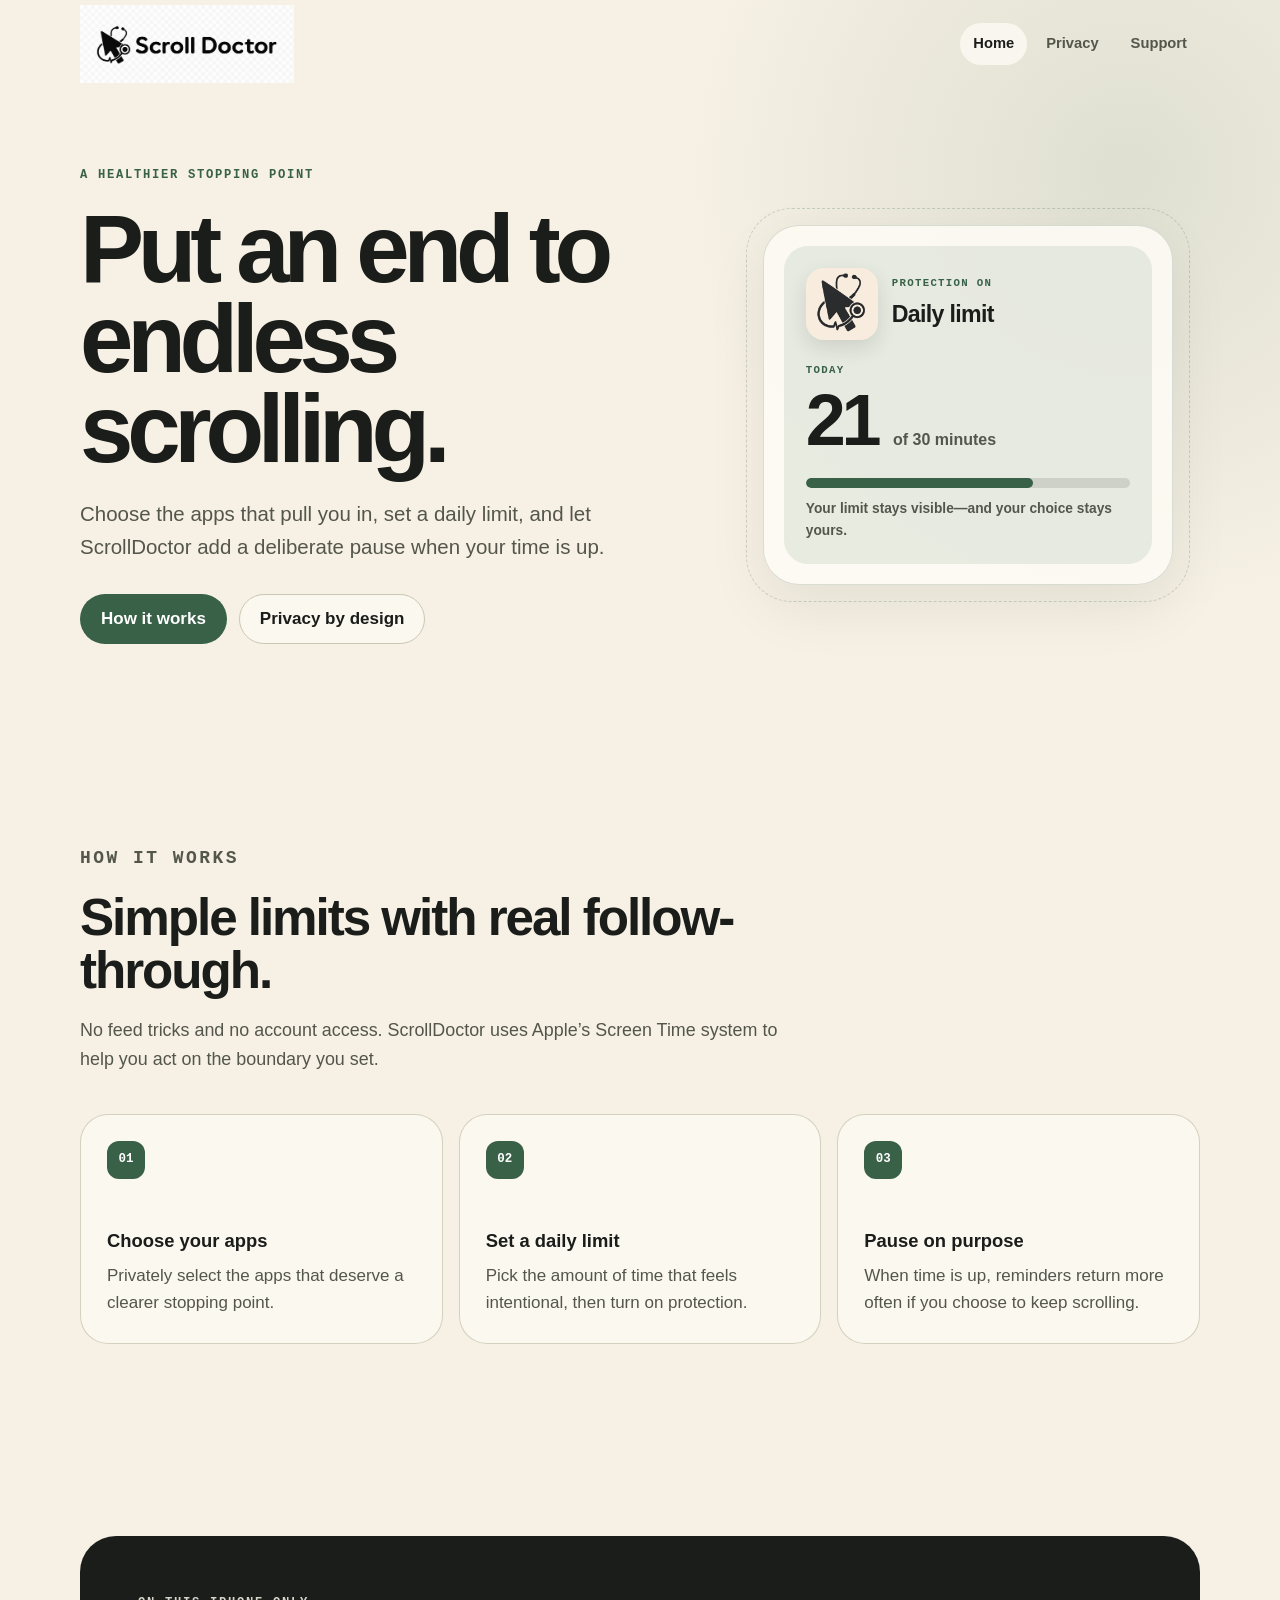
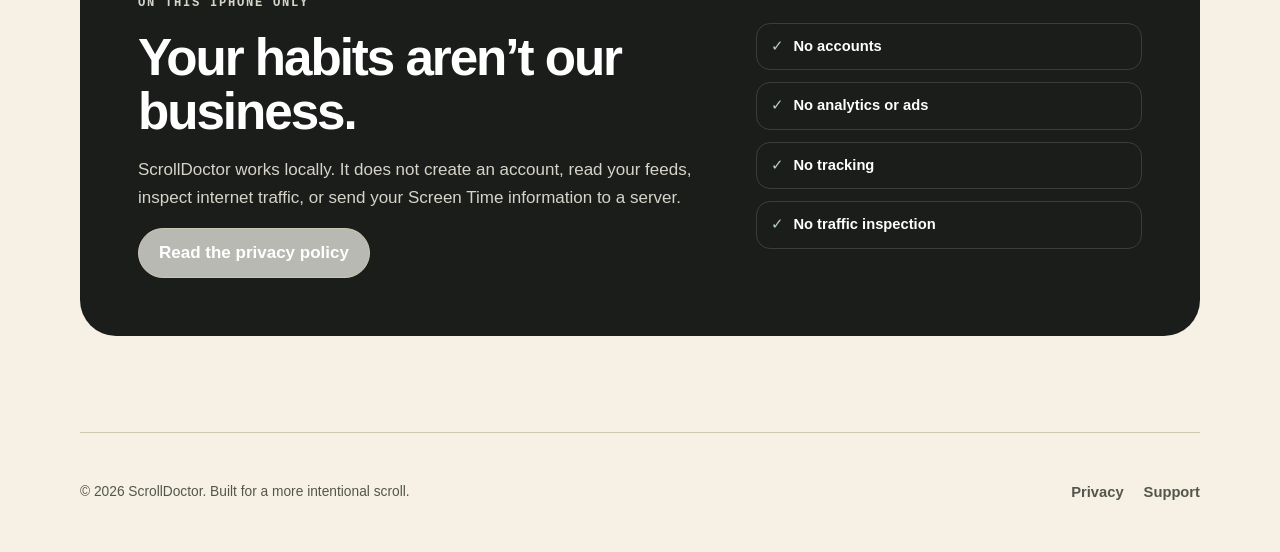
==== index.html @ 25e98827 "Launch ScrollDoctor public website" ====
<!doctype html>
<html lang="en">
  <head>
    <meta charset="utf-8">
    <meta name="viewport" content="width=device-width, initial-scale=1">
    <meta name="description" content="ScrollDoctor helps you set healthier boundaries with distracting apps using private, on-device Screen Time controls.">
    <meta name="theme-color" content="#f6f1e4">
    <meta property="og:type" content="website">
    <meta property="og:title" content="ScrollDoctor — Put an end to endless scrolling">
    <meta property="og:description" content="Set a limit. Keep the promise. ScrollDoctor adds private, on-device friction when scrolling goes too far.">
    <meta property="og:url" content="https://matthewgallo77.github.io/">
    <meta property="og:image" content="https://matthewgallo77.github.io/assets/og.png">
    <meta name="twitter:card" content="summary_large_image">
    <meta name="twitter:title" content="ScrollDoctor — Put an end to endless scrolling">
    <meta name="twitter:description" content="Private, on-device limits for the apps that pull you in.">
    <meta name="twitter:image" content="https://matthewgallo77.github.io/assets/og.png">
    <link rel="icon" href="/assets/app-icon.png">
    <link rel="apple-touch-icon" href="/assets/app-icon.png">
    <link rel="stylesheet" href="/assets/styles.css">
    <title>ScrollDoctor — Put an end to endless scrolling</title>
  </head>
  <body>
    <a class="skip-link" href="#main">Skip to content</a>
    <header class="site-header">
      <a class="brand" href="/" aria-label="ScrollDoctor home">
        <img src="/assets/wordmark.png" alt="ScrollDoctor" width="1040" height="390">
      </a>
      <nav class="site-nav" aria-label="Main navigation">
        <a href="/" aria-current="page">Home</a>
        <a href="/privacy/">Privacy</a>
        <a href="/support/">Support</a>
      </nav>
    </header>

    <main id="main" class="page-shell">
      <section class="hero">
        <div>
          <p class="eyebrow">A healthier stopping point</p>
          <h1>Put an end to endless scrolling.</h1>
          <p class="hero-copy">Choose the apps that pull you in, set a daily limit, and let ScrollDoctor add a deliberate pause when your time is up.</p>
          <div class="button-row">
            <a class="button button-primary" href="#how-it-works">How it works</a>
            <a class="button button-secondary" href="/privacy/">Privacy by design</a>
          </div>
        </div>

        <div class="product-card" aria-label="Example ScrollDoctor daily usage card">
          <div class="app-summary">
            <div class="app-row">
              <img class="app-icon" src="/assets/app-icon.png" alt="" width="1024" height="1024">
              <div>
                <p class="status-label">Protection on</p>
                <p class="app-name">Daily limit</p>
              </div>
            </div>
            <p class="status-label">Today</p>
            <p class="usage-number">21 <span>of 30 minutes</span></p>
            <div class="usage-track" aria-hidden="true"><span></span></div>
            <p class="usage-caption">Your limit stays visible—and your choice stays yours.</p>
          </div>
        </div>
      </section>

      <section id="how-it-works" class="section" aria-labelledby="how-title">
        <div class="section-heading">
          <p class="eyebrow">How it works</p>
          <h2 id="how-title">Simple limits with real follow-through.</h2>
          <p>No feed tricks and no account access. ScrollDoctor uses Apple’s Screen Time system to help you act on the boundary you set.</p>
        </div>
        <div class="feature-grid">
          <article class="feature-card">
            <span class="feature-number">01</span>
            <h3>Choose your apps</h3>
            <p>Privately select the apps that deserve a clearer stopping point.</p>
          </article>
          <article class="feature-card">
            <span class="feature-number">02</span>
            <h3>Set a daily limit</h3>
            <p>Pick the amount of time that feels intentional, then turn on protection.</p>
          </article>
          <article class="feature-card">
            <span class="feature-number">03</span>
            <h3>Pause on purpose</h3>
            <p>When time is up, reminders return more often if you choose to keep scrolling.</p>
          </article>
        </div>
      </section>

      <section class="section" aria-labelledby="privacy-title">
        <div class="privacy-banner">
          <div>
            <p class="eyebrow">On this iPhone only</p>
            <h2 id="privacy-title">Your habits aren’t our business.</h2>
            <p>ScrollDoctor works locally. It does not create an account, read your feeds, inspect internet traffic, or send your Screen Time information to a server.</p>
            <a class="button button-secondary" href="/privacy/">Read the privacy policy</a>
          </div>
          <ul class="privacy-list" aria-label="Privacy highlights">
            <li>No accounts</li>
            <li>No analytics or ads</li>
            <li>No tracking</li>
            <li>No traffic inspection</li>
          </ul>
        </div>
      </section>
    </main>

    <footer class="site-footer">
      <p>© 2026 ScrollDoctor. Built for a more intentional scroll.</p>
      <nav class="footer-nav" aria-label="Footer navigation">
        <a href="/privacy/">Privacy</a>
        <a href="/support/">Support</a>
      </nav>
    </footer>
  </body>
</html>
---- assets/styles.css ----
:root {
  --canvas: #f6f1e4;
  --surface: #fdfbf4;
  --ink: #1b1d1b;
  --secondary-ink: #54564c;
  --hairline: #ccc7b3;
  --moss: #386147;
  --moss-dark: #294a35;
  --moss-soft: #e3ebe2;
  --amber: #ba6e1f;
  --danger: #a13329;
  --page-width: 1120px;
  --reading-width: 760px;
  --radius-large: 28px;
  --radius-medium: 20px;
  --shadow: 0 22px 60px rgba(27, 29, 27, 0.08);
  color-scheme: light;
  font-family: ui-rounded, "SF Pro Rounded", "SF Pro Display", -apple-system,
    BlinkMacSystemFont, "Segoe UI", sans-serif;
  font-synthesis: none;
  text-rendering: optimizeLegibility;
}

* {
  box-sizing: border-box;
}

html {
  scroll-behavior: smooth;
}

body {
  min-width: 320px;
  margin: 0;
  color: var(--ink);
  background:
    radial-gradient(circle at 88% 8%, rgba(56, 97, 71, 0.12), transparent 28rem),
    var(--canvas);
  font-size: 17px;
  line-height: 1.6;
}

a {
  color: inherit;
}

img {
  display: block;
  max-width: 100%;
}

.skip-link {
  position: fixed;
  top: 12px;
  left: 12px;
  z-index: 100;
  padding: 10px 14px;
  border-radius: 10px;
  color: white;
  background: var(--ink);
  transform: translateY(-150%);
}

.skip-link:focus {
  transform: translateY(0);
}

.site-header,
.page-shell,
.site-footer {
  width: min(calc(100% - 40px), var(--page-width));
  margin-inline: auto;
}

.site-header {
  display: flex;
  align-items: center;
  justify-content: space-between;
  gap: 24px;
  min-height: 88px;
}

.brand {
  display: inline-flex;
  align-items: center;
  flex: 0 0 auto;
}

.brand img {
  width: 214px;
  height: auto;
}

.site-nav {
  display: flex;
  align-items: center;
  gap: 6px;
}

.site-nav a,
.footer-nav a {
  color: var(--secondary-ink);
  font-size: 0.92rem;
  font-weight: 700;
  text-decoration: none;
}

.site-nav a {
  padding: 9px 13px;
  border-radius: 999px;
}

.site-nav a:hover,
.site-nav a:focus-visible,
.site-nav a[aria-current="page"] {
  color: var(--ink);
  background: rgba(253, 251, 244, 0.8);
  outline: none;
}

.hero {
  display: grid;
  grid-template-columns: minmax(0, 1.1fr) minmax(300px, 0.9fr);
  align-items: center;
  gap: clamp(40px, 7vw, 88px);
  min-height: 660px;
  padding: 70px 0 96px;
}

.eyebrow {
  margin: 0 0 18px;
  color: var(--moss);
  font-family: ui-monospace, "SFMono-Regular", Menlo, monospace;
  font-size: 0.76rem;
  font-weight: 800;
  letter-spacing: 0.14em;
  text-transform: uppercase;
}

h1,
h2,
h3,
p {
  margin-top: 0;
}

h1 {
  max-width: 780px;
  margin-bottom: 24px;
  font-size: clamp(3rem, 7.5vw, 6.6rem);
  font-weight: 780;
  letter-spacing: -0.065em;
  line-height: 0.94;
}

h2 {
  margin-bottom: 18px;
  font-size: clamp(2rem, 4vw, 3.5rem);
  letter-spacing: -0.04em;
  line-height: 1.05;
}

h3 {
  margin-bottom: 10px;
  font-size: 1.15rem;
  line-height: 1.25;
}

.hero-copy {
  max-width: 650px;
  margin-bottom: 30px;
  color: var(--secondary-ink);
  font-size: clamp(1.08rem, 2vw, 1.28rem);
}

.button-row {
  display: flex;
  flex-wrap: wrap;
  gap: 12px;
}

.button {
  display: inline-flex;
  align-items: center;
  justify-content: center;
  min-height: 50px;
  padding: 12px 20px;
  border: 1px solid transparent;
  border-radius: 999px;
  font-weight: 800;
  line-height: 1;
  text-decoration: none;
  transition: transform 160ms ease, background-color 160ms ease;
}

.button:hover {
  transform: translateY(-2px);
}

.button:focus-visible,
a:focus-visible {
  outline: 3px solid var(--amber);
  outline-offset: 3px;
}

.button-primary {
  color: white;
  background: var(--moss);
}

.button-primary:hover {
  background: var(--moss-dark);
}

.button-secondary {
  border-color: var(--hairline);
  background: rgba(253, 251, 244, 0.7);
}

.product-card {
  position: relative;
  max-width: 410px;
  margin-inline: auto;
  padding: 20px;
  border: 1px solid rgba(56, 97, 71, 0.18);
  border-radius: 36px;
  background: rgba(253, 251, 244, 0.88);
  box-shadow: var(--shadow);
}

.product-card::before {
  position: absolute;
  inset: -18px;
  z-index: -1;
  border: 1px dashed rgba(56, 97, 71, 0.22);
  border-radius: 46px;
  content: "";
}

.app-summary {
  padding: 22px;
  border-radius: 24px;
  background: rgba(56, 97, 71, 0.1);
}

.app-row {
  display: flex;
  align-items: center;
  gap: 14px;
  margin-bottom: 22px;
}

.app-icon {
  width: 72px;
  height: 72px;
  border-radius: 18px;
  box-shadow: 0 8px 20px rgba(27, 29, 27, 0.12);
}

.app-name {
  margin: 0;
  font-size: 1.45rem;
  font-weight: 800;
  letter-spacing: -0.03em;
}

.status-label {
  margin: 0 0 4px;
  color: var(--moss);
  font-family: ui-monospace, "SFMono-Regular", Menlo, monospace;
  font-size: 0.67rem;
  font-weight: 800;
  letter-spacing: 0.12em;
  text-transform: uppercase;
}

.usage-number {
  margin: 0;
  font-size: clamp(2.8rem, 6vw, 4.5rem);
  font-weight: 800;
  letter-spacing: -0.06em;
  line-height: 1;
}

.usage-number span {
  color: var(--secondary-ink);
  font-size: 1rem;
  letter-spacing: 0;
}

.usage-track {
  height: 10px;
  margin: 22px 0 10px;
  overflow: hidden;
  border-radius: 999px;
  background: rgba(27, 29, 27, 0.12);
}

.usage-track span {
  display: block;
  width: 70%;
  height: 100%;
  border-radius: inherit;
  background: var(--moss);
}

.usage-caption {
  margin: 0;
  color: var(--secondary-ink);
  font-size: 0.86rem;
  font-weight: 650;
}

.section {
  padding: 96px 0;
}

.section-heading {
  max-width: 720px;
  margin-bottom: 40px;
}

.section-heading p,
.lead {
  color: var(--secondary-ink);
  font-size: 1.12rem;
}

.feature-grid {
  display: grid;
  grid-template-columns: repeat(3, 1fr);
  gap: 16px;
}

.feature-card {
  min-height: 230px;
  padding: 26px;
  border: 1px solid rgba(204, 199, 179, 0.8);
  border-radius: var(--radius-large);
  background: rgba(253, 251, 244, 0.72);
}

.feature-number {
  display: grid;
  place-items: center;
  width: 38px;
  height: 38px;
  margin-bottom: 50px;
  border-radius: 12px;
  color: white;
  background: var(--moss);
  font-family: ui-monospace, "SFMono-Regular", Menlo, monospace;
  font-size: 0.78rem;
  font-weight: 800;
}

.feature-card p {
  margin-bottom: 0;
  color: var(--secondary-ink);
}

.privacy-banner {
  display: grid;
  grid-template-columns: minmax(0, 1.2fr) minmax(260px, 0.8fr);
  gap: 40px;
  padding: clamp(28px, 5vw, 58px);
  border-radius: 36px;
  color: white;
  background: var(--ink);
}

.privacy-banner p {
  max-width: 650px;
  color: #d6d4c9;
}

.privacy-list {
  display: grid;
  align-content: center;
  gap: 12px;
  margin: 0;
  padding: 0;
  list-style: none;
}

.privacy-list li {
  padding: 11px 14px;
  border: 1px solid rgba(255, 255, 255, 0.14);
  border-radius: 14px;
  font-size: 0.92rem;
  font-weight: 750;
}

.privacy-list li::before {
  margin-right: 9px;
  color: #b8d0bc;
  content: "✓";
}

.page-hero {
  max-width: var(--reading-width);
  padding: 86px 0 44px;
}

.page-hero h1 {
  font-size: clamp(2.8rem, 7vw, 5.8rem);
}

.content-card {
  max-width: var(--reading-width);
  margin-bottom: 80px;
  padding: clamp(26px, 5vw, 52px);
  border: 1px solid rgba(204, 199, 179, 0.78);
  border-radius: var(--radius-large);
  background: rgba(253, 251, 244, 0.82);
}

.content-card section + section {
  margin-top: 40px;
  padding-top: 40px;
  border-top: 1px solid var(--hairline);
}

.content-card h2 {
  font-size: clamp(1.55rem, 4vw, 2.2rem);
  letter-spacing: -0.025em;
}

.content-card h3 {
  margin-top: 28px;
}

.content-card p,
.content-card li {
  color: var(--secondary-ink);
}

.content-card li + li {
  margin-top: 8px;
}

.meta-line {
  color: var(--secondary-ink);
  font-family: ui-monospace, "SFMono-Regular", Menlo, monospace;
  font-size: 0.78rem;
  font-weight: 700;
  letter-spacing: 0.06em;
  text-transform: uppercase;
}

.notice {
  padding: 18px 20px;
  border-left: 4px solid var(--moss);
  border-radius: 0 14px 14px 0;
  background: var(--moss-soft);
}

.notice p:last-child {
  margin-bottom: 0;
}

.faq-list {
  display: grid;
  gap: 12px;
  margin: 34px 0;
}

details {
  border: 1px solid var(--hairline);
  border-radius: 16px;
  background: var(--surface);
}

summary {
  padding: 17px 20px;
  cursor: pointer;
  font-weight: 800;
}

details p {
  padding: 0 20px 18px;
  margin: 0;
}

.support-cta {
  margin-top: 36px;
  padding: 26px;
  border-radius: 22px;
  background: rgba(56, 97, 71, 0.1);
}

.support-cta p {
  margin-bottom: 18px;
}

.site-footer {
  display: flex;
  align-items: center;
  justify-content: space-between;
  gap: 24px;
  min-height: 120px;
  border-top: 1px solid var(--hairline);
  color: var(--secondary-ink);
  font-size: 0.86rem;
}

.site-footer p {
  margin: 0;
}

.footer-nav {
  display: flex;
  gap: 20px;
}

@media (max-width: 820px) {
  .hero,
  .privacy-banner {
    grid-template-columns: 1fr;
  }

  .hero {
    padding-top: 46px;
  }

  .product-card {
    width: min(100%, 430px);
  }

  .feature-grid {
    grid-template-columns: 1fr;
  }

  .feature-card {
    min-height: 0;
  }

  .feature-number {
    margin-bottom: 30px;
  }
}

@media (max-width: 620px) {
  body {
    font-size: 16px;
  }

  .site-header,
  .page-shell,
  .site-footer {
    width: min(calc(100% - 28px), var(--page-width));
  }

  .site-header {
    min-height: 76px;
  }

  .brand img {
    width: 168px;
  }

  .site-nav a {
    padding: 8px 9px;
    font-size: 0.82rem;
  }

  .site-nav a:first-child {
    display: none;
  }

  .hero {
    min-height: auto;
    padding-bottom: 72px;
  }

  h1 {
    letter-spacing: -0.055em;
  }

  .section {
    padding: 72px 0;
  }

  .page-hero {
    padding-top: 56px;
  }

  .site-footer {
    align-items: flex-start;
    flex-direction: column;
    justify-content: center;
    padding: 30px 0;
  }
}

@media (prefers-reduced-motion: reduce) {
  html {
    scroll-behavior: auto;
  }

  *,
  *::before,
  *::after {
    scroll-behavior: auto !important;
    transition-duration: 0.01ms !important;
  }
}
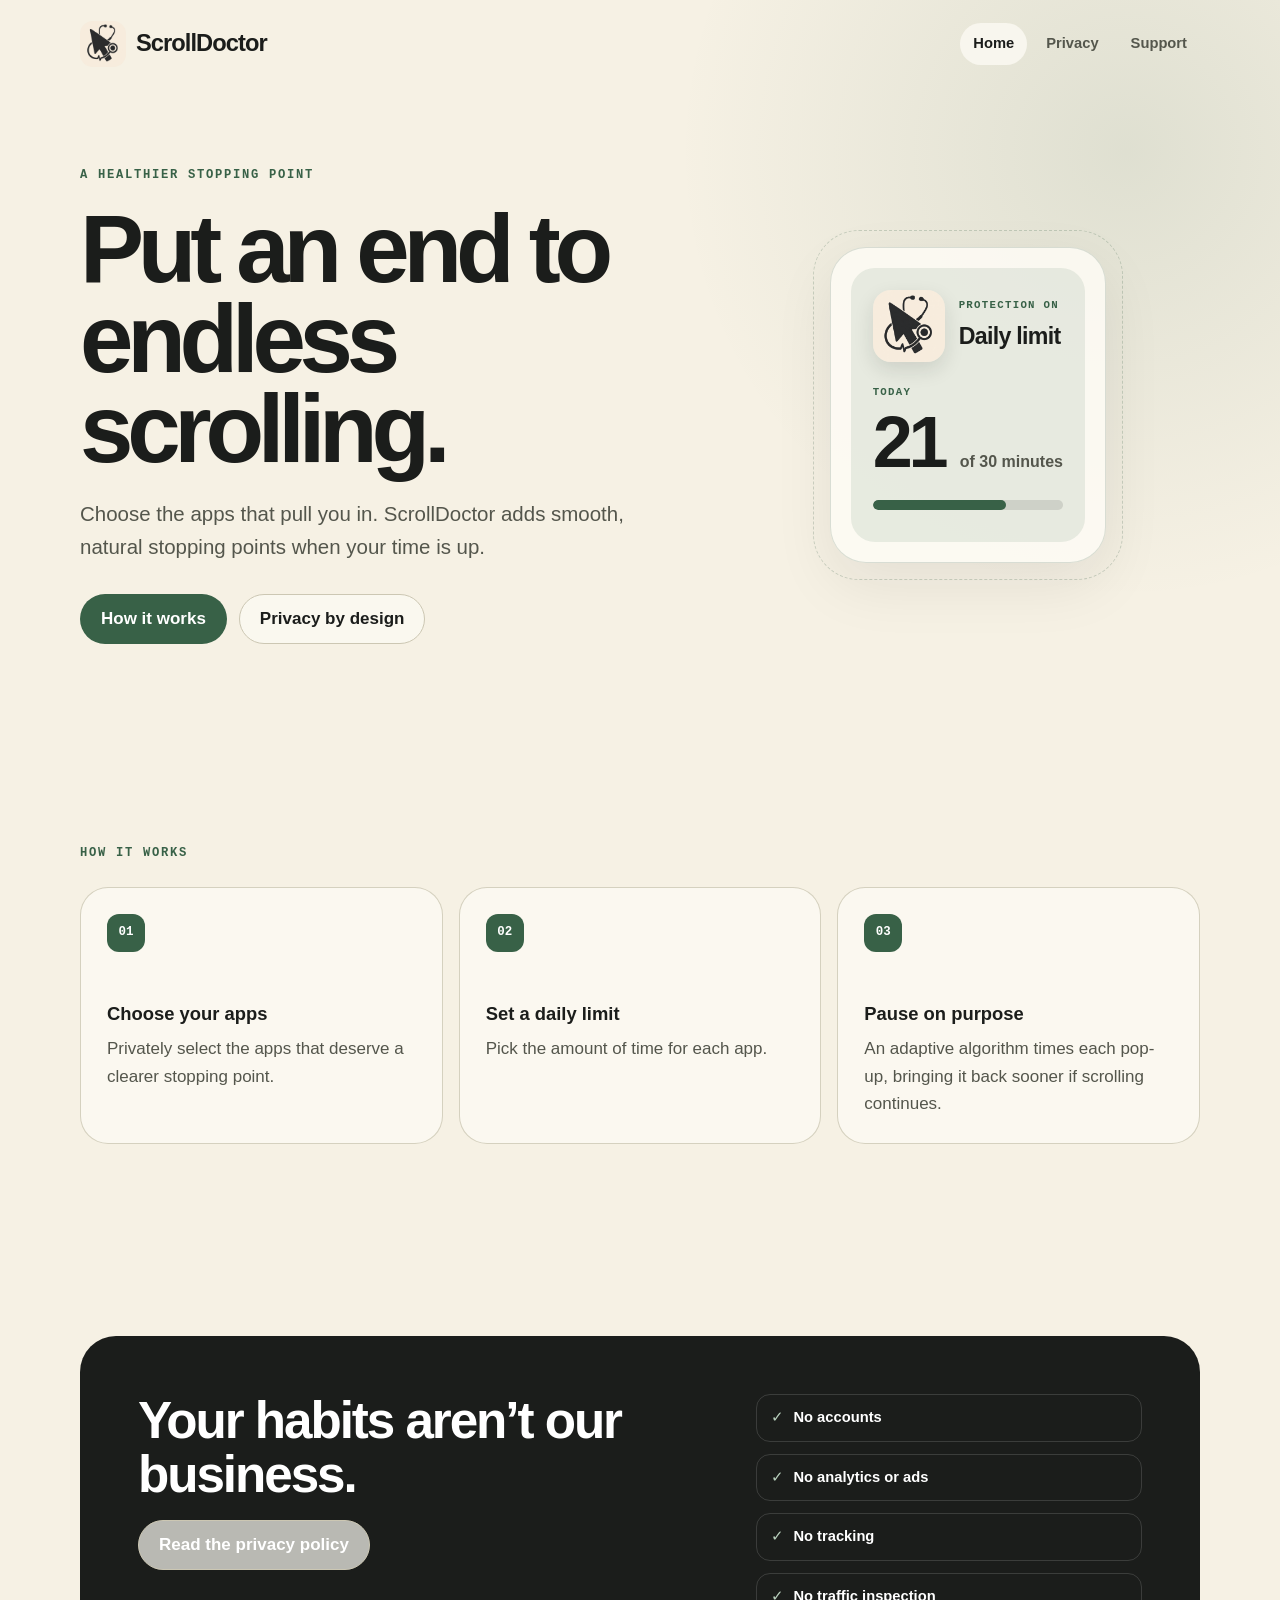
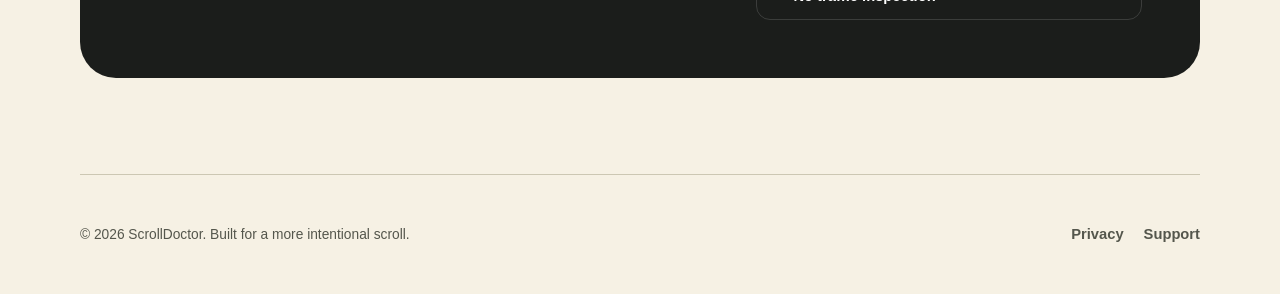
==== commit c18a9b23: "Refine homepage logo and product copy" ====
--- a/index.html
+++ b/index.html
@@ -23,7 +23,8 @@
     <a class="skip-link" href="#main">Skip to content</a>
     <header class="site-header">
       <a class="brand" href="/" aria-label="ScrollDoctor home">
-        <img src="/assets/wordmark.png" alt="ScrollDoctor" width="1040" height="390">
+        <img src="/assets/app-icon.png" alt="" width="1024" height="1024">
+        <span>ScrollDoctor</span>
       </a>
       <nav class="site-nav" aria-label="Main navigation">
         <a href="/" aria-current="page">Home</a>
@@ -37,7 +38,7 @@
         <div>
           <p class="eyebrow">A healthier stopping point</p>
           <h1>Put an end to endless scrolling.</h1>
-          <p class="hero-copy">Choose the apps that pull you in, set a daily limit, and let ScrollDoctor add a deliberate pause when your time is up.</p>
+          <p class="hero-copy">Choose the apps that pull you in. ScrollDoctor adds smooth, natural stopping points when your time is up.</p>
           <div class="button-row">
             <a class="button button-primary" href="#how-it-works">How it works</a>
             <a class="button button-secondary" href="/privacy/">Privacy by design</a>
@@ -56,17 +57,12 @@
             <p class="status-label">Today</p>
             <p class="usage-number">21 <span>of 30 minutes</span></p>
             <div class="usage-track" aria-hidden="true"><span></span></div>
-            <p class="usage-caption">Your limit stays visible—and your choice stays yours.</p>
           </div>
         </div>
       </section>
 
-      <section id="how-it-works" class="section" aria-labelledby="how-title">
-        <div class="section-heading">
-          <p class="eyebrow">How it works</p>
-          <h2 id="how-title">Simple limits with real follow-through.</h2>
-          <p>No feed tricks and no account access. ScrollDoctor uses Apple’s Screen Time system to help you act on the boundary you set.</p>
-        </div>
+      <section id="how-it-works" class="section steps-section" aria-label="How it works">
+        <p class="eyebrow">How it works</p>
         <div class="feature-grid">
           <article class="feature-card">
             <span class="feature-number">01</span>
@@ -76,12 +72,12 @@
           <article class="feature-card">
             <span class="feature-number">02</span>
             <h3>Set a daily limit</h3>
-            <p>Pick the amount of time that feels intentional, then turn on protection.</p>
+            <p>Pick the amount of time for each app.</p>
           </article>
           <article class="feature-card">
             <span class="feature-number">03</span>
             <h3>Pause on purpose</h3>
-            <p>When time is up, reminders return more often if you choose to keep scrolling.</p>
+            <p>An adaptive algorithm times each pop-up, bringing it back sooner if scrolling continues.</p>
           </article>
         </div>
       </section>
@@ -89,9 +85,7 @@
       <section class="section" aria-labelledby="privacy-title">
         <div class="privacy-banner">
           <div>
-            <p class="eyebrow">On this iPhone only</p>
             <h2 id="privacy-title">Your habits aren’t our business.</h2>
-            <p>ScrollDoctor works locally. It does not create an account, read your feeds, inspect internet traffic, or send your Screen Time information to a server.</p>
             <a class="button button-secondary" href="/privacy/">Read the privacy policy</a>
           </div>
           <ul class="privacy-list" aria-label="Privacy highlights">
@@ -113,4 +107,3 @@
     </footer>
   </body>
 </html>
-
--- a/assets/styles.css
+++ b/assets/styles.css
@@ -83,12 +83,23 @@
 .brand {
   display: inline-flex;
   align-items: center;
+  gap: 10px;
   flex: 0 0 auto;
+  color: var(--ink);
+  text-decoration: none;
 }
 
 .brand img {
-  width: 214px;
-  height: auto;
+  width: 46px;
+  height: 46px;
+  border-radius: 13px;
+}
+
+.brand span {
+  font-size: 1.48rem;
+  font-weight: 800;
+  letter-spacing: -0.04em;
+  line-height: 1;
 }
 
 .site-nav {
@@ -304,23 +315,14 @@
   background: var(--moss);
 }
 
-.usage-caption {
-  margin: 0;
-  color: var(--secondary-ink);
-  font-size: 0.86rem;
-  font-weight: 650;
-}
-
 .section {
   padding: 96px 0;
 }
 
-.section-heading {
-  max-width: 720px;
-  margin-bottom: 40px;
-}
-
-.section-heading p,
+.steps-section > .eyebrow {
+  margin-bottom: 24px;
+}
+
 .lead {
   color: var(--secondary-ink);
   font-size: 1.12rem;
@@ -556,7 +558,13 @@
   }
 
   .brand img {
-    width: 168px;
+    width: 40px;
+    height: 40px;
+    border-radius: 11px;
+  }
+
+  .brand span {
+    font-size: 1.22rem;
   }
 
   .site-nav a {
@@ -605,4 +613,3 @@
     transition-duration: 0.01ms !important;
   }
 }
-
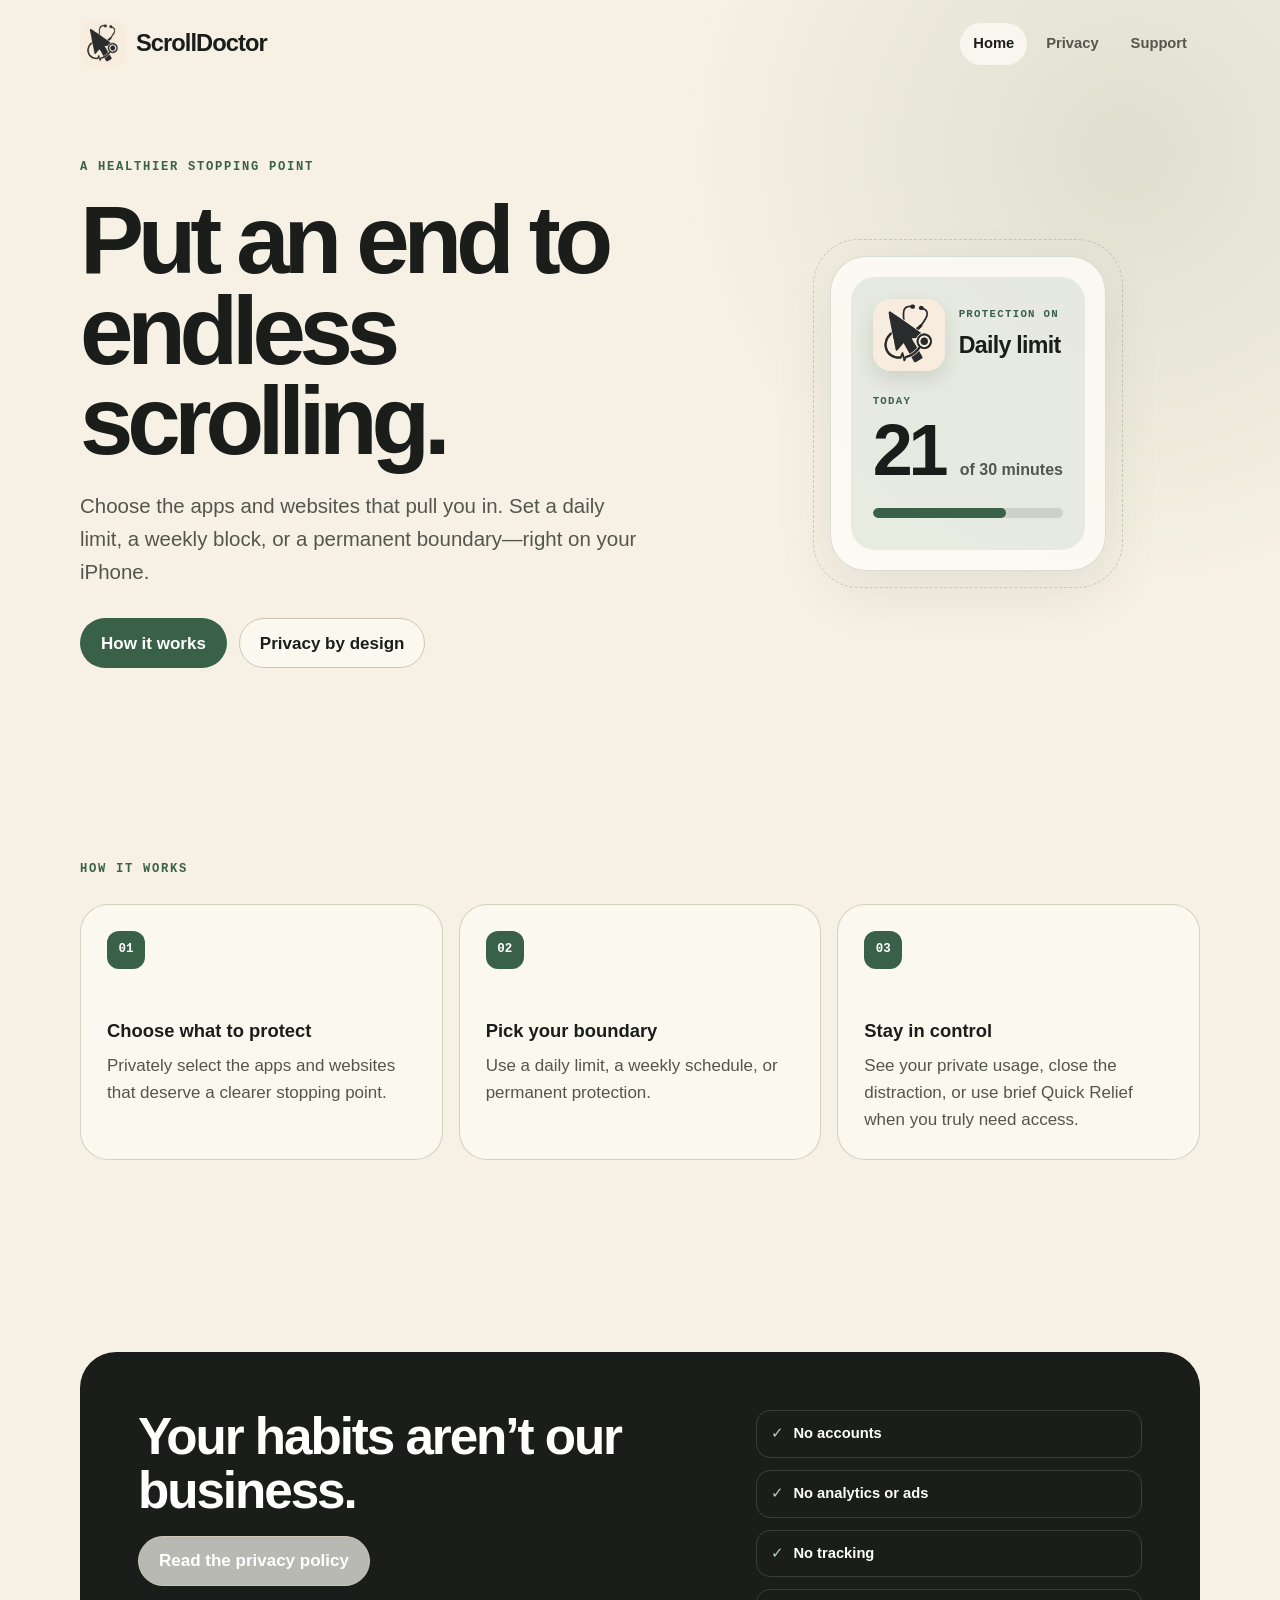
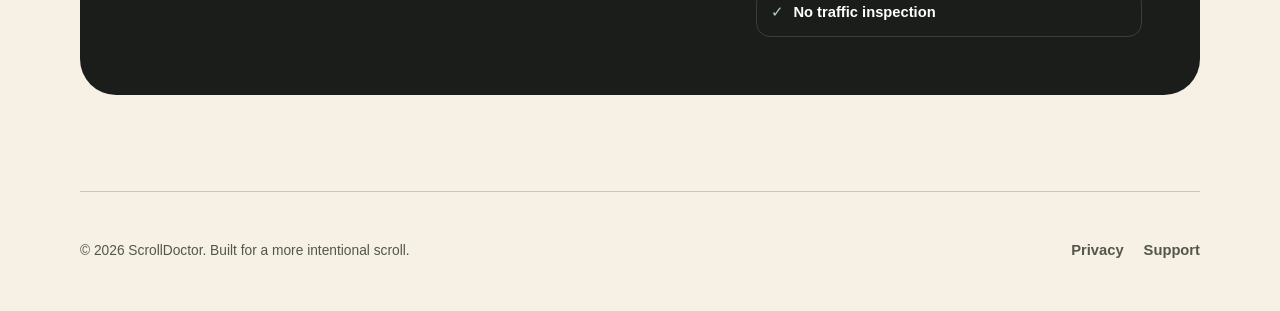
==== commit bdd86bf8: "Refresh website for expanded protections" ====
--- a/index.html
+++ b/index.html
@@ -3,16 +3,16 @@
   <head>
     <meta charset="utf-8">
     <meta name="viewport" content="width=device-width, initial-scale=1">
-    <meta name="description" content="ScrollDoctor helps you set healthier boundaries with distracting apps using private, on-device Screen Time controls.">
+    <meta name="description" content="ScrollDoctor helps you set private, on-device limits and schedules for distracting apps and websites.">
     <meta name="theme-color" content="#f6f1e4">
     <meta property="og:type" content="website">
     <meta property="og:title" content="ScrollDoctor — Put an end to endless scrolling">
-    <meta property="og:description" content="Set a limit. Keep the promise. ScrollDoctor adds private, on-device friction when scrolling goes too far.">
+    <meta property="og:description" content="Set daily limits, weekly blocks, or permanent boundaries for distracting apps and websites.">
     <meta property="og:url" content="https://matthewgallo77.github.io/">
     <meta property="og:image" content="https://matthewgallo77.github.io/assets/og.png">
     <meta name="twitter:card" content="summary_large_image">
     <meta name="twitter:title" content="ScrollDoctor — Put an end to endless scrolling">
-    <meta name="twitter:description" content="Private, on-device limits for the apps that pull you in.">
+    <meta name="twitter:description" content="Private, on-device boundaries for the apps and websites that pull you in.">
     <meta name="twitter:image" content="https://matthewgallo77.github.io/assets/og.png">
     <link rel="icon" href="/assets/app-icon.png">
     <link rel="apple-touch-icon" href="/assets/app-icon.png">
@@ -38,7 +38,7 @@
         <div>
           <p class="eyebrow">A healthier stopping point</p>
           <h1>Put an end to endless scrolling.</h1>
-          <p class="hero-copy">Choose the apps that pull you in. ScrollDoctor adds smooth, natural stopping points when your time is up.</p>
+          <p class="hero-copy">Choose the apps and websites that pull you in. Set a daily limit, a weekly block, or a permanent boundary—right on your iPhone.</p>
           <div class="button-row">
             <a class="button button-primary" href="#how-it-works">How it works</a>
             <a class="button button-secondary" href="/privacy/">Privacy by design</a>
@@ -66,18 +66,18 @@
         <div class="feature-grid">
           <article class="feature-card">
             <span class="feature-number">01</span>
-            <h3>Choose your apps</h3>
-            <p>Privately select the apps that deserve a clearer stopping point.</p>
+            <h3>Choose what to protect</h3>
+            <p>Privately select the apps and websites that deserve a clearer stopping point.</p>
           </article>
           <article class="feature-card">
             <span class="feature-number">02</span>
-            <h3>Set a daily limit</h3>
-            <p>Pick the amount of time for each app.</p>
+            <h3>Pick your boundary</h3>
+            <p>Use a daily limit, a weekly schedule, or permanent protection.</p>
           </article>
           <article class="feature-card">
             <span class="feature-number">03</span>
-            <h3>Pause on purpose</h3>
-            <p>An adaptive algorithm times each pop-up, bringing it back sooner if scrolling continues.</p>
+            <h3>Stay in control</h3>
+            <p>See your private usage, close the distraction, or use brief Quick Relief when you truly need access.</p>
           </article>
         </div>
       </section>
--- a/assets/styles.css
+++ b/assets/styles.css
@@ -450,17 +450,6 @@
   text-transform: uppercase;
 }
 
-.notice {
-  padding: 18px 20px;
-  border-left: 4px solid var(--moss);
-  border-radius: 0 14px 14px 0;
-  background: var(--moss-soft);
-}
-
-.notice p:last-child {
-  margin-bottom: 0;
-}
-
 .faq-list {
   display: grid;
   gap: 12px;
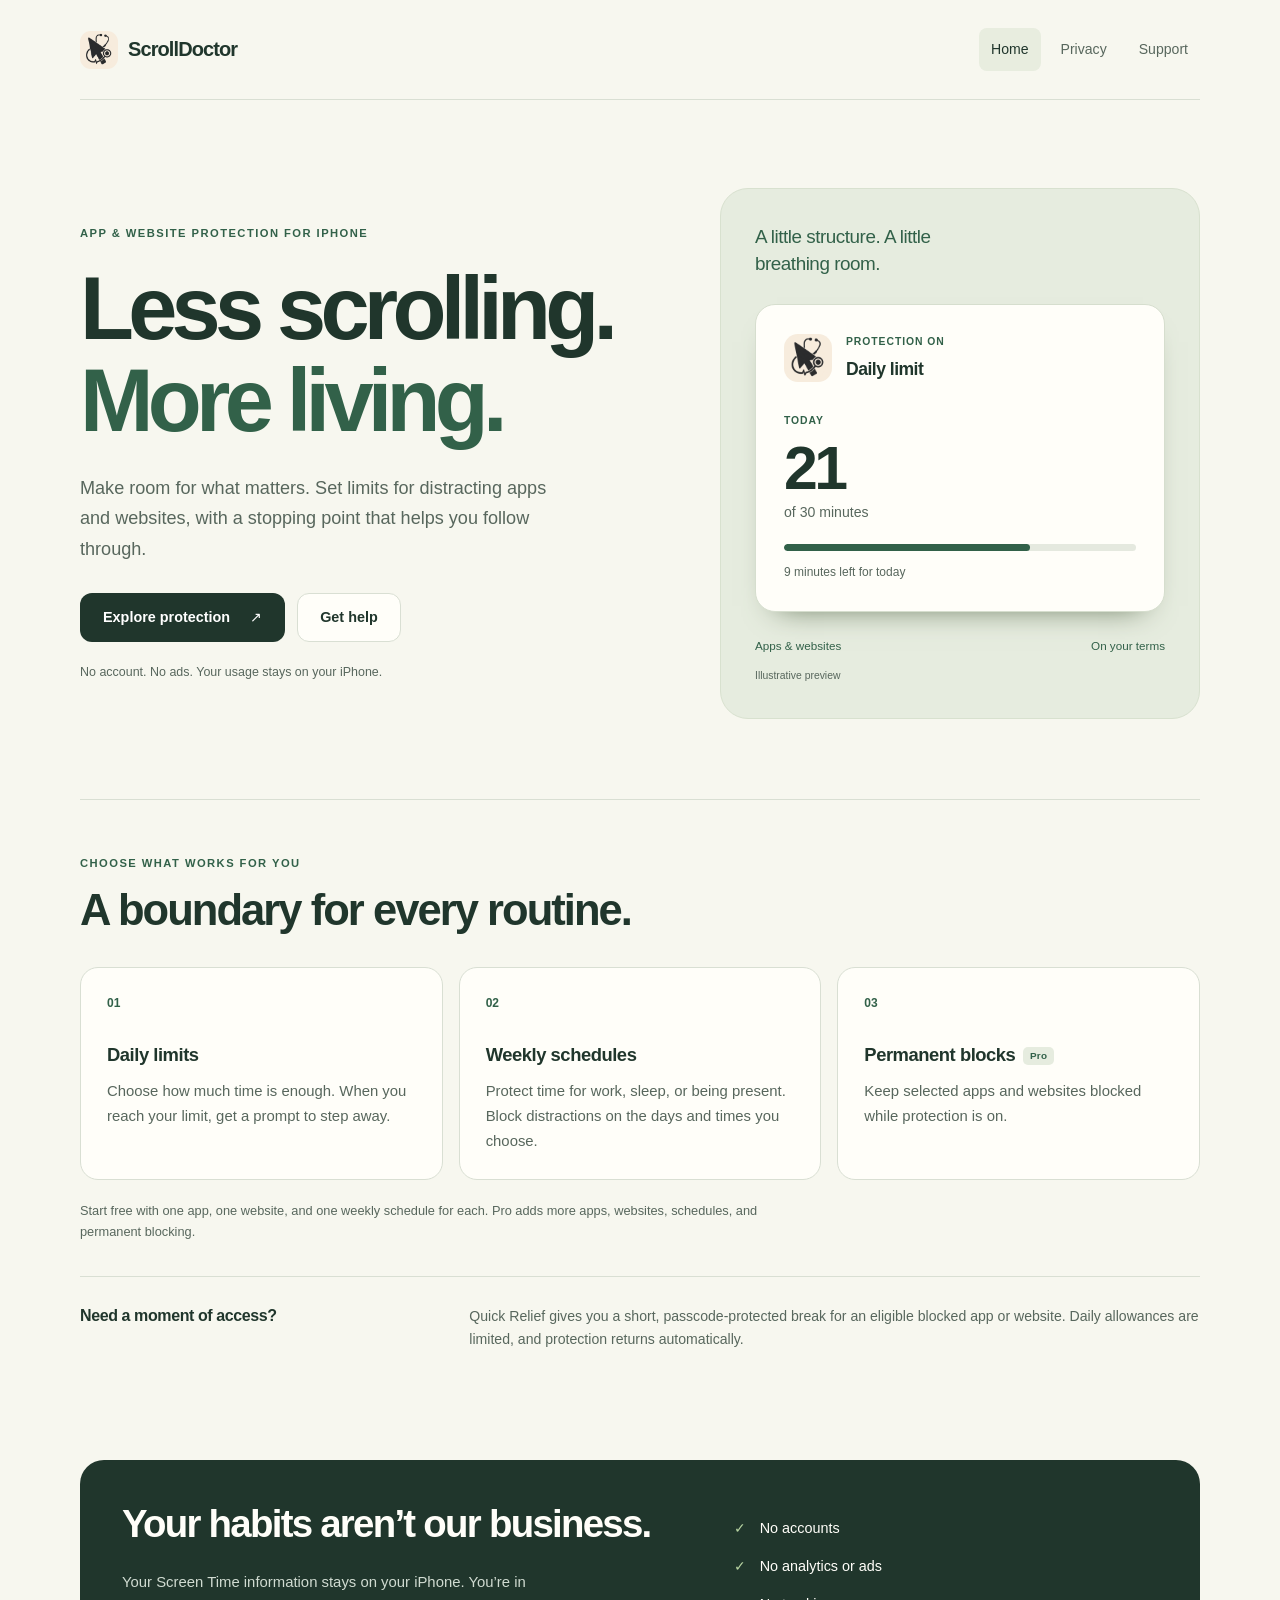
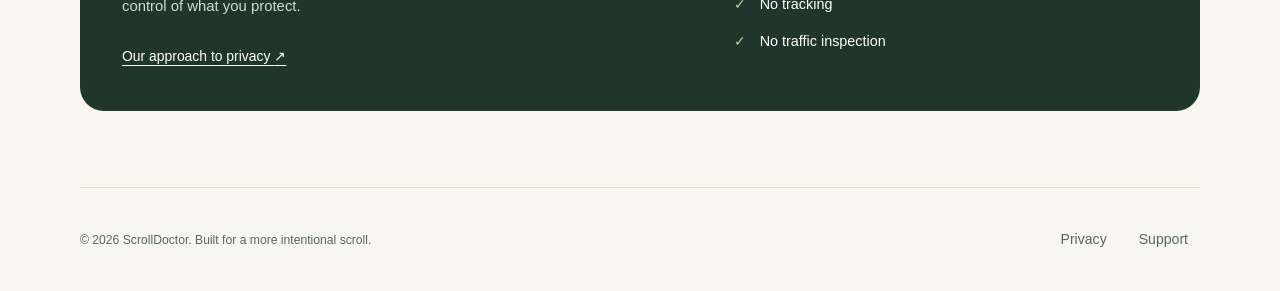
==== commit 0173adcb: "Refine ScrollDoctor design and simplify protection overview" ====
--- a/index.html
+++ b/index.html
@@ -1,4 +1,4 @@
-<!doctype html>
+<!DOCTYPE html>
 <html lang="en">
   <head>
     <meta charset="utf-8">
@@ -6,18 +6,18 @@
     <meta name="description" content="ScrollDoctor helps you set private, on-device limits and schedules for distracting apps and websites.">
     <meta name="theme-color" content="#f6f1e4">
     <meta property="og:type" content="website">
-    <meta property="og:title" content="ScrollDoctor — Put an end to endless scrolling">
+    <meta property="og:title" content="ScrollDoctor — Less scrolling. More living.">
     <meta property="og:description" content="Set daily limits, weekly blocks, or permanent boundaries for distracting apps and websites.">
     <meta property="og:url" content="https://matthewgallo77.github.io/">
     <meta property="og:image" content="https://matthewgallo77.github.io/assets/og.png">
     <meta name="twitter:card" content="summary_large_image">
-    <meta name="twitter:title" content="ScrollDoctor — Put an end to endless scrolling">
+    <meta name="twitter:title" content="ScrollDoctor — Less scrolling. More living.">
     <meta name="twitter:description" content="Private, on-device boundaries for the apps and websites that pull you in.">
     <meta name="twitter:image" content="https://matthewgallo77.github.io/assets/og.png">
     <link rel="icon" href="/assets/app-icon.png">
     <link rel="apple-touch-icon" href="/assets/app-icon.png">
     <link rel="stylesheet" href="/assets/styles.css">
-    <title>ScrollDoctor — Put an end to endless scrolling</title>
+    <title>ScrollDoctor — Less scrolling. More living.</title>
   </head>
   <body>
     <a class="skip-link" href="#main">Skip to content</a>
@@ -36,16 +36,18 @@
     <main id="main" class="page-shell">
       <section class="hero">
         <div>
-          <p class="eyebrow">A healthier stopping point</p>
-          <h1>Put an end to endless scrolling.</h1>
-          <p class="hero-copy">Choose the apps and websites that pull you in. Set a daily limit, a weekly block, or a permanent boundary—right on your iPhone.</p>
+          <p class="eyebrow">App &amp; website protection for iPhone</p>
+          <h1>Less scrolling.<br><span>More living.</span></h1>
+          <p class="hero-copy">Make room for what matters. Set limits for distracting apps and websites, with a stopping point that helps you follow through.</p>
           <div class="button-row">
-            <a class="button button-primary" href="#how-it-works">How it works</a>
-            <a class="button button-secondary" href="/privacy/">Privacy by design</a>
+            <a class="button button-primary" href="#how-it-works">Explore protection <span aria-hidden="true">↗</span></a>
+            <a class="button button-secondary" href="/support/">Get help</a>
           </div>
+          <p class="hero-note">No account. No ads. Your usage stays on your iPhone.</p>
         </div>
 
-        <div class="product-card" aria-label="Example ScrollDoctor daily usage card">
+        <div class="product-card" role="img" aria-label="Illustrative daily limit: protection on, 21 of 30 minutes used, 9 minutes remaining.">
+          <p class="preview-label">A little structure. A little breathing room.</p>
           <div class="app-summary">
             <div class="app-row">
               <img class="app-icon" src="/assets/app-icon.png" alt="" width="1024" height="1024">
@@ -57,38 +59,45 @@
             <p class="status-label">Today</p>
             <p class="usage-number">21 <span>of 30 minutes</span></p>
             <div class="usage-track" aria-hidden="true"><span></span></div>
+            <p class="remaining-time">9 minutes left for today</p>
           </div>
+          <div class="preview-footer"><span>Apps &amp; websites</span><span>On your terms</span></div>
+          <p class="example-label">Illustrative preview</p>
         </div>
       </section>
 
       <section id="how-it-works" class="section steps-section" aria-label="How it works">
-        <p class="eyebrow">How it works</p>
+        <p class="eyebrow">Choose what works for you</p>
+        <h2>A boundary for every routine.</h2>
         <div class="feature-grid">
           <article class="feature-card">
             <span class="feature-number">01</span>
-            <h3>Choose what to protect</h3>
-            <p>Privately select the apps and websites that deserve a clearer stopping point.</p>
+            <h3>Daily limits</h3>
+            <p>Choose how much time is enough. When you reach your limit, get a prompt to step away.</p>
           </article>
           <article class="feature-card">
             <span class="feature-number">02</span>
-            <h3>Pick your boundary</h3>
-            <p>Use a daily limit, a weekly schedule, or permanent protection.</p>
+            <h3>Weekly schedules</h3>
+            <p>Protect time for work, sleep, or being present. Block distractions on the days and times you choose.</p>
           </article>
           <article class="feature-card">
             <span class="feature-number">03</span>
-            <h3>Stay in control</h3>
-            <p>See your private usage, close the distraction, or use brief Quick Relief when you truly need access.</p>
+            <h3>Permanent blocks <span class="pro-label">Pro</span></h3>
+            <p>Keep selected apps and websites blocked while protection is on.</p>
           </article>
         </div>
+        <p class="plan-note">Start free with one app, one website, and one weekly schedule for each. Pro adds more apps, websites, schedules, and permanent blocking.</p>
+        <div class="relief-note"><h3>Need a moment of access?</h3><p>Quick Relief gives you a short, passcode-protected break for an eligible blocked app or website. Daily allowances are limited, and protection returns automatically.</p></div>
       </section>
 
       <section class="section" aria-labelledby="privacy-title">
         <div class="privacy-banner">
           <div>
             <h2 id="privacy-title">Your habits aren’t our business.</h2>
-            <a class="button button-secondary" href="/privacy/">Read the privacy policy</a>
+            <p>Your Screen Time information stays on your iPhone. You’re in control of what you protect.</p>
+            <a class="privacy-link" href="/privacy/">Our approach to privacy <span aria-hidden="true">↗</span></a>
           </div>
-          <ul class="privacy-list" aria-label="Privacy highlights">
+          <ul class="privacy-list">
             <li>No accounts</li>
             <li>No analytics or ads</li>
             <li>No tracking</li>
--- a/assets/styles.css
+++ b/assets/styles.css
@@ -1,604 +1,123 @@
 :root {
-  --canvas: #f6f1e4;
-  --surface: #fdfbf4;
-  --ink: #1b1d1b;
-  --secondary-ink: #54564c;
-  --hairline: #ccc7b3;
-  --moss: #386147;
-  --moss-dark: #294a35;
-  --moss-soft: #e3ebe2;
-  --amber: #ba6e1f;
-  --danger: #a13329;
-  --page-width: 1120px;
-  --reading-width: 760px;
-  --radius-large: 28px;
-  --radius-medium: 20px;
-  --shadow: 0 22px 60px rgba(27, 29, 27, 0.08);
+  --canvas: #f7f7ef; --surface: #fffef9; --ink: #20362c;
+  --secondary-ink: #58675d; --hairline: #d9dfd3; --moss: #326149;
   color-scheme: light;
-  font-family: ui-rounded, "SF Pro Rounded", "SF Pro Display", -apple-system,
-    BlinkMacSystemFont, "Segoe UI", sans-serif;
-  font-synthesis: none;
-  text-rendering: optimizeLegibility;
+  font-family: -apple-system, BlinkMacSystemFont, "Segoe UI", sans-serif;
+  font-synthesis: none; text-rendering: optimizeLegibility;
 }
-
-* {
-  box-sizing: border-box;
+* { box-sizing: border-box; }
+html { scroll-behavior: smooth; scroll-padding-top: 24px; }
+body { min-width: 320px; margin: 0; color: var(--ink); background: var(--canvas); font-size: 16px; line-height: 1.65; }
+a { color: inherit; text-underline-offset: 4px; }
+img { display: block; max-width: 100%; }
+h1, h2, h3, p { margin-top: 0; }
+h1, h2, h3 { text-wrap: balance; }
+h1 { margin-bottom: 26px; font-size: clamp(3.3rem, 6.9vw, 5.8rem); font-weight: 650; letter-spacing: -.065em; line-height: 1.04; }
+h1 span { color: var(--moss); }
+h2 { margin-bottom: 24px; font-size: clamp(1.9rem, 3.4vw, 2.8rem); font-weight: 600; letter-spacing: -.045em; line-height: 1.15; }
+h3 { margin-bottom: 12px; font-size: 1.15rem; font-weight: 650; letter-spacing: -.025em; line-height: 1.4; }
+.site-header, .page-shell, .site-footer { width: min(calc(100% - 64px), 1120px); margin-inline: auto; }
+.site-header { display: flex; align-items: center; justify-content: space-between; gap: 20px; min-height: 100px; border-bottom: 1px solid var(--hairline); }
+.brand { display: inline-flex; align-items: center; gap: 10px; flex-shrink: 0; text-decoration: none; }
+.brand img { width: 38px; height: 38px; border-radius: 11px; }
+.brand span { font-size: 1.25rem; font-weight: 700; letter-spacing: -.045em; }
+.site-nav, .footer-nav { display: flex; align-items: center; gap: 8px; }
+.site-nav a, .footer-nav a { padding: 10px 12px; font-size: .88rem; text-decoration: none; color: var(--secondary-ink); }
+.site-nav a:hover, .site-nav a[aria-current="page"] { color: var(--ink); background: #e8eddf; border-radius: 8px; }
+a:focus-visible, summary:focus-visible { outline: 3px solid #a46b19; outline-offset: 4px; border-radius: 4px; }
+.skip-link { position: fixed; z-index: 10; top: 10px; left: 10px; padding: 12px 18px; color: white; background: var(--ink); transform: translateY(-150%); }
+.skip-link:focus { transform: translateY(0); }
+.hero { display: grid; grid-template-columns: 1.2fr 1fr; align-items: center; gap: 64px; padding: 88px 0 80px; }
+.eyebrow { margin-bottom: 20px; color: var(--moss); font-size: .7rem; font-weight: 700; letter-spacing: .13em; text-transform: uppercase; }
+.hero-copy { max-width: 470px; margin-bottom: 28px; color: var(--secondary-ink); font-size: 1.13rem; line-height: 1.7; }
+.button-row { display: flex; flex-wrap: wrap; gap: 12px; }
+.button { display: inline-flex; align-items: center; justify-content: center; gap: 20px; min-height: 48px; padding: 12px 22px; border: 1px solid transparent; border-radius: 12px; font-size: .9rem; font-weight: 600; text-decoration: none; }
+.button-primary { background: var(--ink); color: white; }
+.button-primary:hover { background: var(--moss); }
+.button-secondary { border-color: var(--hairline); background: var(--surface); }
+.button-secondary:hover { background: #e8eddf; }
+.hero-note { max-width: 390px; margin: 20px 0 0; color: var(--secondary-ink); font-size: .78rem; }
+.product-card { padding: 34px; background: #e6ecdf; border: 1px solid #d8e1cf; border-radius: 28px; }
+.preview-label { max-width: 220px; margin: 0 0 26px; color: var(--moss); font-size: 1.18rem; line-height: 1.45; letter-spacing: -.025em; }
+.app-summary { padding: 28px; background: var(--surface); border: 1px solid #d6dece; border-radius: 20px; box-shadow: 0 16px 30px -22px #506345; }
+.app-row { display: flex; align-items: center; gap: 14px; margin-bottom: 28px; }
+.app-icon { width: 48px; height: 48px; border-radius: 14px; }
+.status-label { margin: 0 0 5px; color: var(--moss); font-size: .65rem; font-weight: 650; letter-spacing: .09em; text-transform: uppercase; }
+.app-name { margin: 0; font-size: 1.1rem; font-weight: 650; letter-spacing: -.03em; }
+.usage-number { margin-bottom: 0; font-size: 3.8rem; font-weight: 650; letter-spacing: -.06em; line-height: 1.15; }
+.usage-number span { display: block; color: var(--secondary-ink); font-size: .88rem; font-weight: 400; letter-spacing: 0; }
+.usage-track { height: 7px; margin: 24px 0 12px; background: #e5e9df; border-radius: 8px; overflow: hidden; }
+.usage-track span { display: block; width: 70%; height: 100%; background: var(--moss); border-radius: inherit; }
+.remaining-time { margin: 0; color: var(--secondary-ink); font-size: .75rem; }
+.preview-footer { display: flex; justify-content: space-between; flex-wrap: wrap; gap: 8px; padding-top: 24px; font-size: .73rem; color: var(--moss); }
+.example-label { margin: 12px 0 0; color: var(--secondary-ink); font-size: .65rem; }
+.section { padding: 54px 0; }
+.steps-section { border-top: 1px solid var(--hairline); }
+.steps-section > .eyebrow { margin-bottom: 12px; }
+.feature-grid { display: grid; grid-template-columns: repeat(3, 1fr); gap: 16px; margin-top: 32px; }
+.feature-card { padding: 26px; border: 1px solid var(--hairline); border-radius: 18px; background: var(--surface); }
+.feature-number { display: block; margin-bottom: 28px; color: var(--moss); font-size: .75rem; font-weight: 650; }
+.feature-card p { margin-bottom: 0; color: var(--secondary-ink); font-size: .93rem; }
+.pro-label { display: inline-block; padding: 2px 7px; margin-left: 3px; vertical-align: middle; border-radius: 5px; color: var(--moss); background: #e6ecdf; font-size: .62rem; letter-spacing: .02em; }
+.plan-note { max-width: 730px; margin: 20px 0 0; color: var(--secondary-ink); font-size: .8rem; }
+.relief-note { display: grid; grid-template-columns: 1fr 2fr; gap: 24px; align-items: start; margin-top: 34px; padding-top: 28px; border-top: 1px solid var(--hairline); }
+.relief-note h3 { margin: 0; font-size: 1rem; }
+.relief-note p { margin: 0; color: var(--secondary-ink); font-size: .88rem; }
+.privacy-banner { display: grid; grid-template-columns: 1.3fr 1fr; gap: 60px; padding: 42px; border-radius: 24px; color: #fffef9; background: var(--ink); }
+.privacy-banner h2 { font-size: clamp(1.8rem, 3vw, 2.4rem); }
+.privacy-banner p { max-width: 420px; margin-bottom: 24px; color: #d0dbd1; font-size: .93rem; }
+.privacy-link { font-size: .87rem; }
+.privacy-list { display: grid; align-content: center; gap: 14px; margin: 0; padding: 0; list-style: none; }
+.privacy-list li { font-size: .9rem; }
+.privacy-list li::before { content: "✓"; margin-right: 14px; color: #b8d5a3; }
+.page-hero { max-width: 780px; margin-inline: auto; padding: 64px 0 26px; }
+.page-hero h1 { font-size: clamp(2.7rem, 6vw, 4rem); }
+.lead { color: var(--secondary-ink); font-size: 1.06rem; }
+.meta-line { color: var(--secondary-ink); font-size: .75rem; }
+.content-card { max-width: 780px; margin: 0 auto 64px; padding: 36px; border: 1px solid var(--hairline); border-radius: 20px; background: var(--surface); }
+.content-card section + section { margin-top: 28px; padding-top: 28px; border-top: 1px solid var(--hairline); }
+.content-card h2 { font-size: 1.4rem; letter-spacing: -.03em; }
+.content-card p { color: var(--secondary-ink); font-size: .94rem; }
+.content-card p:last-child { margin-bottom: 0; }
+.faq-list { display: grid; gap: 10px; }
+details { border: 1px solid var(--hairline); border-radius: 12px; }
+summary { padding: 16px 18px; cursor: pointer; font-size: .92rem; font-weight: 600; }
+details[open] { background: #f2f5ec; }
+details p { padding: 0 18px 18px; margin: 0; }
+.support-cta p { overflow-wrap: anywhere; }
+.site-footer { display: flex; align-items: center; justify-content: space-between; gap: 20px; min-height: 104px; margin-top: 22px; border-top: 1px solid var(--hairline); color: var(--secondary-ink); font-size: .76rem; }
+.site-footer p { margin: 0; }
+@media (max-width: 820px) {
+  .hero { gap: 30px; grid-template-columns: 1.15fr 1fr; padding: 60px 0; }
+  h1 { font-size: 3.6rem; }
+  .product-card { padding: 22px; }
+  .app-summary { padding: 20px; }
+  .privacy-banner { gap: 30px; padding: 32px; }
+  .feature-card { padding: 20px; }
 }
-
-html {
-  scroll-behavior: smooth;
+@media (max-width: 640px) {
+  .site-header, .page-shell, .site-footer { width: calc(100% - 36px); }
+  .site-header { min-height: 80px; gap: 10px; flex-wrap: wrap; padding-block: 16px; }
+  .brand span { font-size: 1.13rem; }
+  .brand img { width: 32px; height: 32px; }
+  .site-nav { gap: 0; }
+  .site-nav a { font-size: .76rem; padding: 9px 8px; }
+  .hero { grid-template-columns: 1fr; gap: 32px; padding: 44px 0; }
+  h1 { font-size: clamp(3.1rem, 12vw, 4.4rem); }
+  .hero-copy { font-size: 1rem; }
+  .product-card { width: 100%; max-width: 420px; margin-inline: auto; padding: 26px; }
+  .preview-label { max-width: none; font-size: 1rem; margin-bottom: 20px; }
+  .app-summary { padding: 24px; }
+  .section { padding: 36px 0; }
+  .feature-grid, .privacy-banner, .relief-note { grid-template-columns: 1fr; }
+  .feature-grid { gap: 12px; }
+  .feature-card { padding: 24px; }
+  .feature-number { margin-bottom: 16px; }
+  .relief-note { gap: 12px; }
+  .privacy-banner { padding: 28px; gap: 28px; }
+  .page-hero { padding-top: 42px; }
+  .content-card { padding: 22px; }
+  .site-footer { align-items: flex-start; flex-direction: column; justify-content: center; padding-block: 24px; gap: 12px; }
+  .footer-nav a { padding: 0 16px 0 0; }
 }
-
-body {
-  min-width: 320px;
-  margin: 0;
-  color: var(--ink);
-  background:
-    radial-gradient(circle at 88% 8%, rgba(56, 97, 71, 0.12), transparent 28rem),
-    var(--canvas);
-  font-size: 17px;
-  line-height: 1.6;
-}
-
-a {
-  color: inherit;
-}
-
-img {
-  display: block;
-  max-width: 100%;
-}
-
-.skip-link {
-  position: fixed;
-  top: 12px;
-  left: 12px;
-  z-index: 100;
-  padding: 10px 14px;
-  border-radius: 10px;
-  color: white;
-  background: var(--ink);
-  transform: translateY(-150%);
-}
-
-.skip-link:focus {
-  transform: translateY(0);
-}
-
-.site-header,
-.page-shell,
-.site-footer {
-  width: min(calc(100% - 40px), var(--page-width));
-  margin-inline: auto;
-}
-
-.site-header {
-  display: flex;
-  align-items: center;
-  justify-content: space-between;
-  gap: 24px;
-  min-height: 88px;
-}
-
-.brand {
-  display: inline-flex;
-  align-items: center;
-  gap: 10px;
-  flex: 0 0 auto;
-  color: var(--ink);
-  text-decoration: none;
-}
-
-.brand img {
-  width: 46px;
-  height: 46px;
-  border-radius: 13px;
-}
-
-.brand span {
-  font-size: 1.48rem;
-  font-weight: 800;
-  letter-spacing: -0.04em;
-  line-height: 1;
-}
-
-.site-nav {
-  display: flex;
-  align-items: center;
-  gap: 6px;
-}
-
-.site-nav a,
-.footer-nav a {
-  color: var(--secondary-ink);
-  font-size: 0.92rem;
-  font-weight: 700;
-  text-decoration: none;
-}
-
-.site-nav a {
-  padding: 9px 13px;
-  border-radius: 999px;
-}
-
-.site-nav a:hover,
-.site-nav a:focus-visible,
-.site-nav a[aria-current="page"] {
-  color: var(--ink);
-  background: rgba(253, 251, 244, 0.8);
-  outline: none;
-}
-
-.hero {
-  display: grid;
-  grid-template-columns: minmax(0, 1.1fr) minmax(300px, 0.9fr);
-  align-items: center;
-  gap: clamp(40px, 7vw, 88px);
-  min-height: 660px;
-  padding: 70px 0 96px;
-}
-
-.eyebrow {
-  margin: 0 0 18px;
-  color: var(--moss);
-  font-family: ui-monospace, "SFMono-Regular", Menlo, monospace;
-  font-size: 0.76rem;
-  font-weight: 800;
-  letter-spacing: 0.14em;
-  text-transform: uppercase;
-}
-
-h1,
-h2,
-h3,
-p {
-  margin-top: 0;
-}
-
-h1 {
-  max-width: 780px;
-  margin-bottom: 24px;
-  font-size: clamp(3rem, 7.5vw, 6.6rem);
-  font-weight: 780;
-  letter-spacing: -0.065em;
-  line-height: 0.94;
-}
-
-h2 {
-  margin-bottom: 18px;
-  font-size: clamp(2rem, 4vw, 3.5rem);
-  letter-spacing: -0.04em;
-  line-height: 1.05;
-}
-
-h3 {
-  margin-bottom: 10px;
-  font-size: 1.15rem;
-  line-height: 1.25;
-}
-
-.hero-copy {
-  max-width: 650px;
-  margin-bottom: 30px;
-  color: var(--secondary-ink);
-  font-size: clamp(1.08rem, 2vw, 1.28rem);
-}
-
-.button-row {
-  display: flex;
-  flex-wrap: wrap;
-  gap: 12px;
-}
-
-.button {
-  display: inline-flex;
-  align-items: center;
-  justify-content: center;
-  min-height: 50px;
-  padding: 12px 20px;
-  border: 1px solid transparent;
-  border-radius: 999px;
-  font-weight: 800;
-  line-height: 1;
-  text-decoration: none;
-  transition: transform 160ms ease, background-color 160ms ease;
-}
-
-.button:hover {
-  transform: translateY(-2px);
-}
-
-.button:focus-visible,
-a:focus-visible {
-  outline: 3px solid var(--amber);
-  outline-offset: 3px;
-}
-
-.button-primary {
-  color: white;
-  background: var(--moss);
-}
-
-.button-primary:hover {
-  background: var(--moss-dark);
-}
-
-.button-secondary {
-  border-color: var(--hairline);
-  background: rgba(253, 251, 244, 0.7);
-}
-
-.product-card {
-  position: relative;
-  max-width: 410px;
-  margin-inline: auto;
-  padding: 20px;
-  border: 1px solid rgba(56, 97, 71, 0.18);
-  border-radius: 36px;
-  background: rgba(253, 251, 244, 0.88);
-  box-shadow: var(--shadow);
-}
-
-.product-card::before {
-  position: absolute;
-  inset: -18px;
-  z-index: -1;
-  border: 1px dashed rgba(56, 97, 71, 0.22);
-  border-radius: 46px;
-  content: "";
-}
-
-.app-summary {
-  padding: 22px;
-  border-radius: 24px;
-  background: rgba(56, 97, 71, 0.1);
-}
-
-.app-row {
-  display: flex;
-  align-items: center;
-  gap: 14px;
-  margin-bottom: 22px;
-}
-
-.app-icon {
-  width: 72px;
-  height: 72px;
-  border-radius: 18px;
-  box-shadow: 0 8px 20px rgba(27, 29, 27, 0.12);
-}
-
-.app-name {
-  margin: 0;
-  font-size: 1.45rem;
-  font-weight: 800;
-  letter-spacing: -0.03em;
-}
-
-.status-label {
-  margin: 0 0 4px;
-  color: var(--moss);
-  font-family: ui-monospace, "SFMono-Regular", Menlo, monospace;
-  font-size: 0.67rem;
-  font-weight: 800;
-  letter-spacing: 0.12em;
-  text-transform: uppercase;
-}
-
-.usage-number {
-  margin: 0;
-  font-size: clamp(2.8rem, 6vw, 4.5rem);
-  font-weight: 800;
-  letter-spacing: -0.06em;
-  line-height: 1;
-}
-
-.usage-number span {
-  color: var(--secondary-ink);
-  font-size: 1rem;
-  letter-spacing: 0;
-}
-
-.usage-track {
-  height: 10px;
-  margin: 22px 0 10px;
-  overflow: hidden;
-  border-radius: 999px;
-  background: rgba(27, 29, 27, 0.12);
-}
-
-.usage-track span {
-  display: block;
-  width: 70%;
-  height: 100%;
-  border-radius: inherit;
-  background: var(--moss);
-}
-
-.section {
-  padding: 96px 0;
-}
-
-.steps-section > .eyebrow {
-  margin-bottom: 24px;
-}
-
-.lead {
-  color: var(--secondary-ink);
-  font-size: 1.12rem;
-}
-
-.feature-grid {
-  display: grid;
-  grid-template-columns: repeat(3, 1fr);
-  gap: 16px;
-}
-
-.feature-card {
-  min-height: 230px;
-  padding: 26px;
-  border: 1px solid rgba(204, 199, 179, 0.8);
-  border-radius: var(--radius-large);
-  background: rgba(253, 251, 244, 0.72);
-}
-
-.feature-number {
-  display: grid;
-  place-items: center;
-  width: 38px;
-  height: 38px;
-  margin-bottom: 50px;
-  border-radius: 12px;
-  color: white;
-  background: var(--moss);
-  font-family: ui-monospace, "SFMono-Regular", Menlo, monospace;
-  font-size: 0.78rem;
-  font-weight: 800;
-}
-
-.feature-card p {
-  margin-bottom: 0;
-  color: var(--secondary-ink);
-}
-
-.privacy-banner {
-  display: grid;
-  grid-template-columns: minmax(0, 1.2fr) minmax(260px, 0.8fr);
-  gap: 40px;
-  padding: clamp(28px, 5vw, 58px);
-  border-radius: 36px;
-  color: white;
-  background: var(--ink);
-}
-
-.privacy-banner p {
-  max-width: 650px;
-  color: #d6d4c9;
-}
-
-.privacy-list {
-  display: grid;
-  align-content: center;
-  gap: 12px;
-  margin: 0;
-  padding: 0;
-  list-style: none;
-}
-
-.privacy-list li {
-  padding: 11px 14px;
-  border: 1px solid rgba(255, 255, 255, 0.14);
-  border-radius: 14px;
-  font-size: 0.92rem;
-  font-weight: 750;
-}
-
-.privacy-list li::before {
-  margin-right: 9px;
-  color: #b8d0bc;
-  content: "✓";
-}
-
-.page-hero {
-  max-width: var(--reading-width);
-  padding: 86px 0 44px;
-}
-
-.page-hero h1 {
-  font-size: clamp(2.8rem, 7vw, 5.8rem);
-}
-
-.content-card {
-  max-width: var(--reading-width);
-  margin-bottom: 80px;
-  padding: clamp(26px, 5vw, 52px);
-  border: 1px solid rgba(204, 199, 179, 0.78);
-  border-radius: var(--radius-large);
-  background: rgba(253, 251, 244, 0.82);
-}
-
-.content-card section + section {
-  margin-top: 40px;
-  padding-top: 40px;
-  border-top: 1px solid var(--hairline);
-}
-
-.content-card h2 {
-  font-size: clamp(1.55rem, 4vw, 2.2rem);
-  letter-spacing: -0.025em;
-}
-
-.content-card h3 {
-  margin-top: 28px;
-}
-
-.content-card p,
-.content-card li {
-  color: var(--secondary-ink);
-}
-
-.content-card li + li {
-  margin-top: 8px;
-}
-
-.meta-line {
-  color: var(--secondary-ink);
-  font-family: ui-monospace, "SFMono-Regular", Menlo, monospace;
-  font-size: 0.78rem;
-  font-weight: 700;
-  letter-spacing: 0.06em;
-  text-transform: uppercase;
-}
-
-.faq-list {
-  display: grid;
-  gap: 12px;
-  margin: 34px 0;
-}
-
-details {
-  border: 1px solid var(--hairline);
-  border-radius: 16px;
-  background: var(--surface);
-}
-
-summary {
-  padding: 17px 20px;
-  cursor: pointer;
-  font-weight: 800;
-}
-
-details p {
-  padding: 0 20px 18px;
-  margin: 0;
-}
-
-.support-cta {
-  margin-top: 36px;
-  padding: 26px;
-  border-radius: 22px;
-  background: rgba(56, 97, 71, 0.1);
-}
-
-.support-cta p {
-  margin-bottom: 18px;
-}
-
-.site-footer {
-  display: flex;
-  align-items: center;
-  justify-content: space-between;
-  gap: 24px;
-  min-height: 120px;
-  border-top: 1px solid var(--hairline);
-  color: var(--secondary-ink);
-  font-size: 0.86rem;
-}
-
-.site-footer p {
-  margin: 0;
-}
-
-.footer-nav {
-  display: flex;
-  gap: 20px;
-}
-
-@media (max-width: 820px) {
-  .hero,
-  .privacy-banner {
-    grid-template-columns: 1fr;
-  }
-
-  .hero {
-    padding-top: 46px;
-  }
-
-  .product-card {
-    width: min(100%, 430px);
-  }
-
-  .feature-grid {
-    grid-template-columns: 1fr;
-  }
-
-  .feature-card {
-    min-height: 0;
-  }
-
-  .feature-number {
-    margin-bottom: 30px;
-  }
-}
-
-@media (max-width: 620px) {
-  body {
-    font-size: 16px;
-  }
-
-  .site-header,
-  .page-shell,
-  .site-footer {
-    width: min(calc(100% - 28px), var(--page-width));
-  }
-
-  .site-header {
-    min-height: 76px;
-  }
-
-  .brand img {
-    width: 40px;
-    height: 40px;
-    border-radius: 11px;
-  }
-
-  .brand span {
-    font-size: 1.22rem;
-  }
-
-  .site-nav a {
-    padding: 8px 9px;
-    font-size: 0.82rem;
-  }
-
-  .site-nav a:first-child {
-    display: none;
-  }
-
-  .hero {
-    min-height: auto;
-    padding-bottom: 72px;
-  }
-
-  h1 {
-    letter-spacing: -0.055em;
-  }
-
-  .section {
-    padding: 72px 0;
-  }
-
-  .page-hero {
-    padding-top: 56px;
-  }
-
-  .site-footer {
-    align-items: flex-start;
-    flex-direction: column;
-    justify-content: center;
-    padding: 30px 0;
-  }
-}
-
-@media (prefers-reduced-motion: reduce) {
-  html {
-    scroll-behavior: auto;
-  }
-
-  *,
-  *::before,
-  *::after {
-    scroll-behavior: auto !important;
-    transition-duration: 0.01ms !important;
-  }
-}
+@media (prefers-reduced-motion: reduce) { html { scroll-behavior: auto; } }
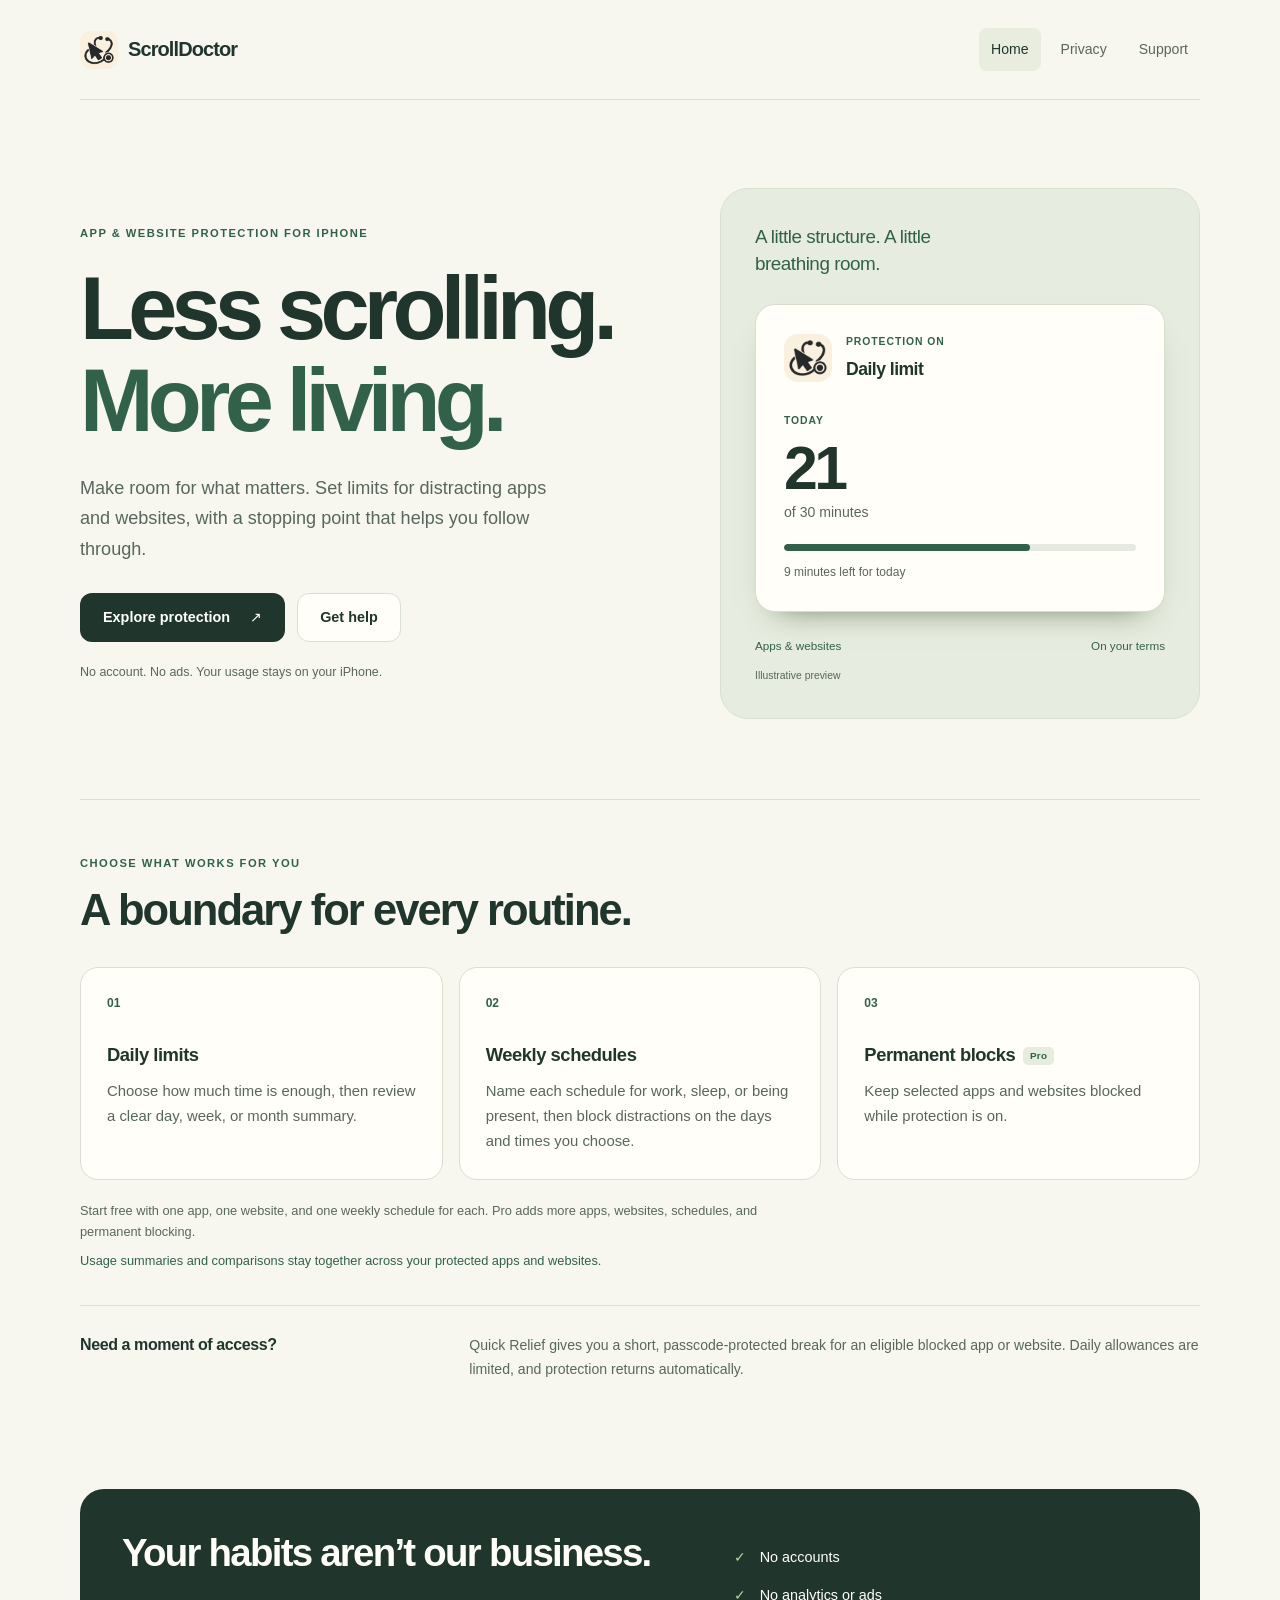
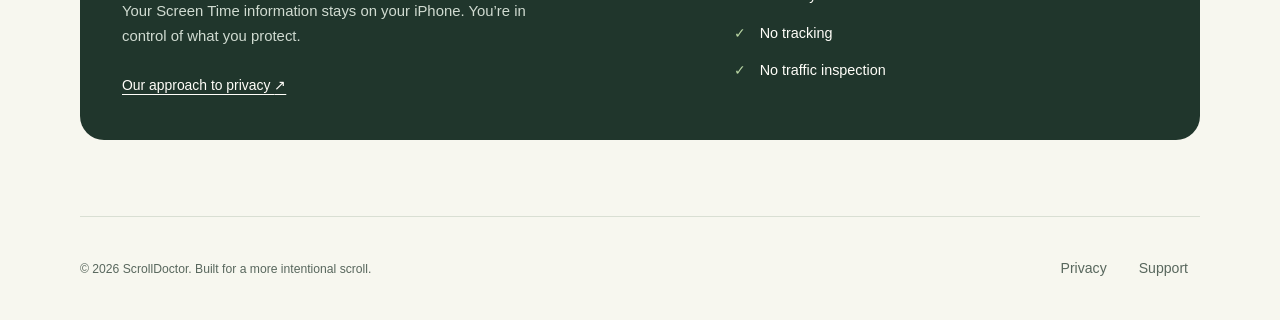
==== commit c28c9810: "Align website with latest app updates" ====
--- a/index.html
+++ b/index.html
@@ -3,16 +3,16 @@
   <head>
     <meta charset="utf-8">
     <meta name="viewport" content="width=device-width, initial-scale=1">
-    <meta name="description" content="ScrollDoctor helps you set private, on-device limits and schedules for distracting apps and websites.">
+    <meta name="description" content="ScrollDoctor helps you set private, on-device limits and schedules for distracting apps and websites, then understand your usage over time.">
     <meta name="theme-color" content="#f6f1e4">
     <meta property="og:type" content="website">
     <meta property="og:title" content="ScrollDoctor — Less scrolling. More living.">
-    <meta property="og:description" content="Set daily limits, weekly blocks, or permanent boundaries for distracting apps and websites.">
+    <meta property="og:description" content="Set daily limits, weekly blocks, or permanent boundaries for distracting apps and websites. See your progress across a day, week, or month.">
     <meta property="og:url" content="https://matthewgallo77.github.io/">
     <meta property="og:image" content="https://matthewgallo77.github.io/assets/og.png">
     <meta name="twitter:card" content="summary_large_image">
     <meta name="twitter:title" content="ScrollDoctor — Less scrolling. More living.">
-    <meta name="twitter:description" content="Private, on-device boundaries for the apps and websites that pull you in.">
+    <meta name="twitter:description" content="Private boundaries for distracting apps and websites, with simple day, week, and month usage views.">
     <meta name="twitter:image" content="https://matthewgallo77.github.io/assets/og.png">
     <link rel="icon" href="/assets/app-icon.png">
     <link rel="apple-touch-icon" href="/assets/app-icon.png">
@@ -73,12 +73,12 @@
           <article class="feature-card">
             <span class="feature-number">01</span>
             <h3>Daily limits</h3>
-            <p>Choose how much time is enough. When you reach your limit, get a prompt to step away.</p>
+            <p>Choose how much time is enough, then review a clear day, week, or month summary.</p>
           </article>
           <article class="feature-card">
             <span class="feature-number">02</span>
             <h3>Weekly schedules</h3>
-            <p>Protect time for work, sleep, or being present. Block distractions on the days and times you choose.</p>
+            <p>Name each schedule for work, sleep, or being present, then block distractions on the days and times you choose.</p>
           </article>
           <article class="feature-card">
             <span class="feature-number">03</span>
@@ -87,6 +87,7 @@
           </article>
         </div>
         <p class="plan-note">Start free with one app, one website, and one weekly schedule for each. Pro adds more apps, websites, schedules, and permanent blocking.</p>
+        <p class="report-note">Usage summaries and comparisons stay together across your protected apps and websites.</p>
         <div class="relief-note"><h3>Need a moment of access?</h3><p>Quick Relief gives you a short, passcode-protected break for an eligible blocked app or website. Daily allowances are limited, and protection returns automatically.</p></div>
       </section>
 
--- a/assets/styles.css
+++ b/assets/styles.css
@@ -60,6 +60,7 @@
 .feature-card p { margin-bottom: 0; color: var(--secondary-ink); font-size: .93rem; }
 .pro-label { display: inline-block; padding: 2px 7px; margin-left: 3px; vertical-align: middle; border-radius: 5px; color: var(--moss); background: #e6ecdf; font-size: .62rem; letter-spacing: .02em; }
 .plan-note { max-width: 730px; margin: 20px 0 0; color: var(--secondary-ink); font-size: .8rem; }
+.report-note { max-width: 730px; margin: 8px 0 0; color: var(--moss); font-size: .8rem; }
 .relief-note { display: grid; grid-template-columns: 1fr 2fr; gap: 24px; align-items: start; margin-top: 34px; padding-top: 28px; border-top: 1px solid var(--hairline); }
 .relief-note h3 { margin: 0; font-size: 1rem; }
 .relief-note p { margin: 0; color: var(--secondary-ink); font-size: .88rem; }
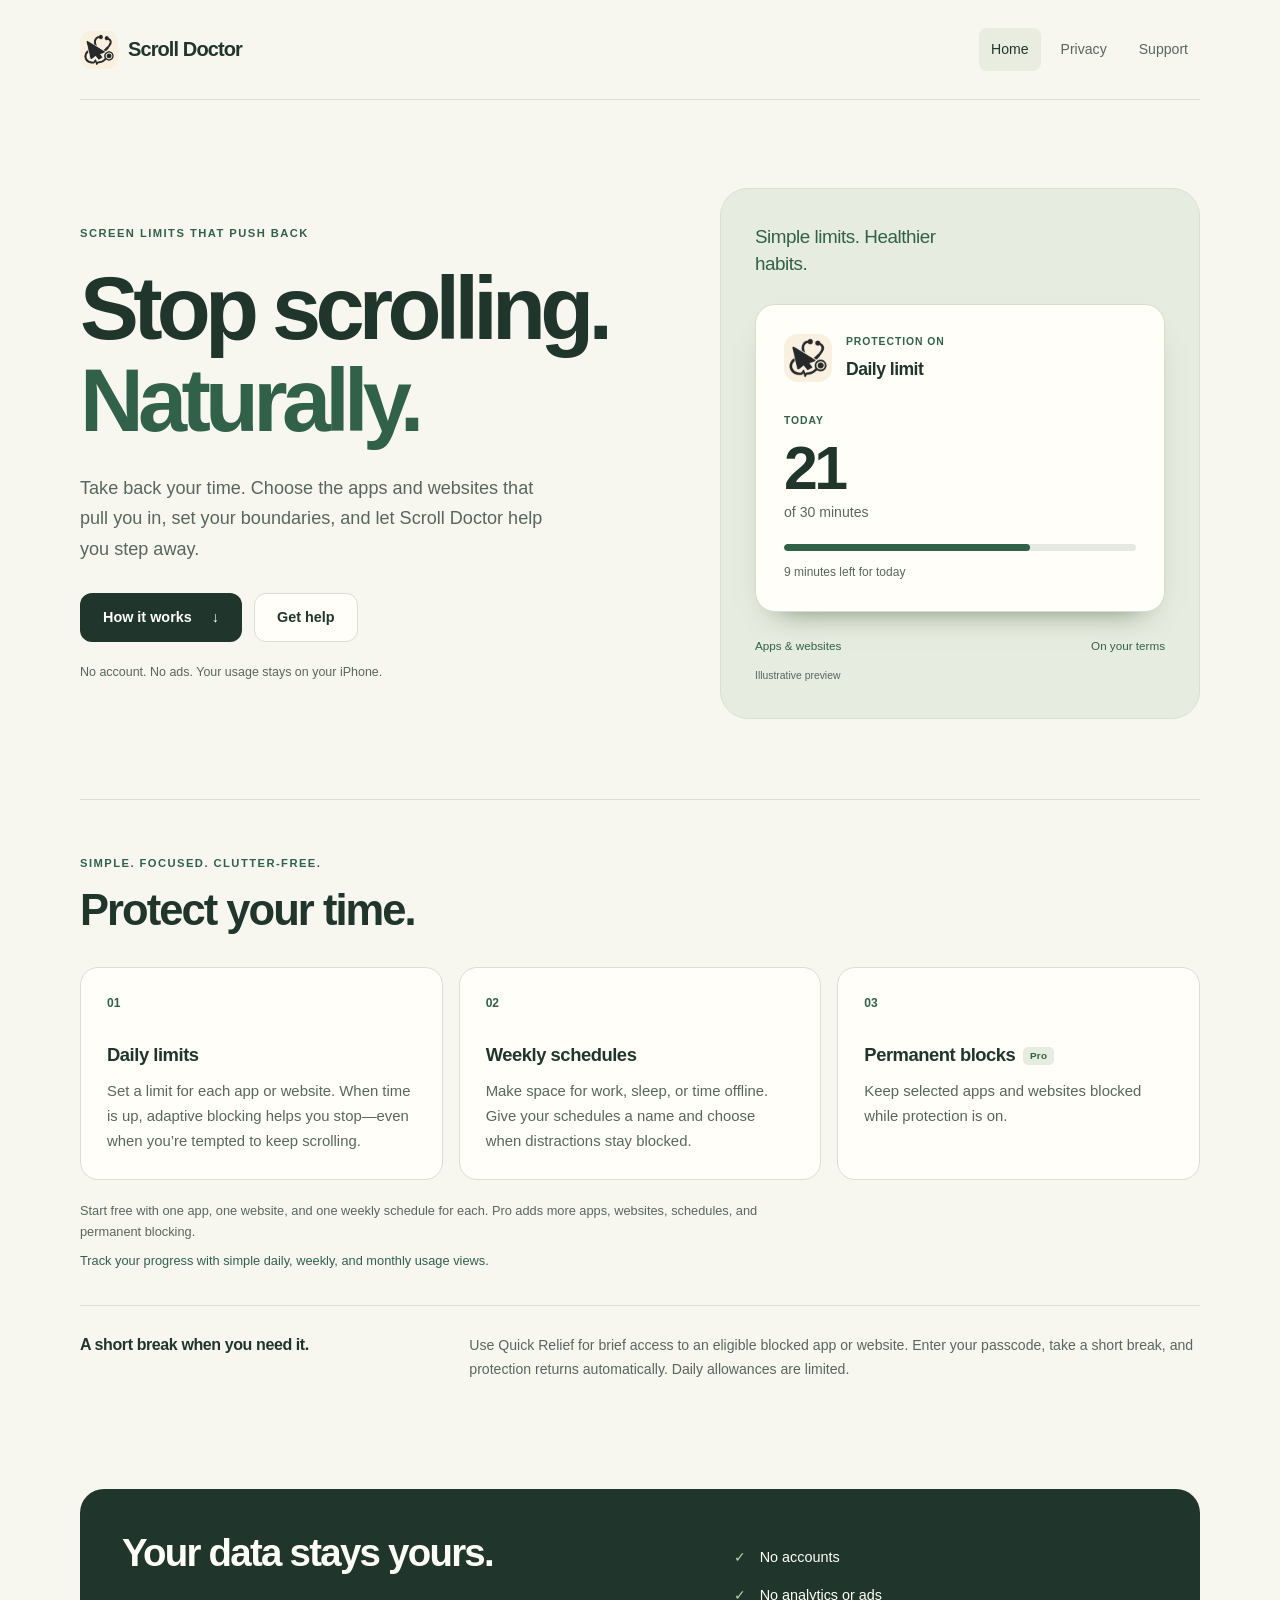
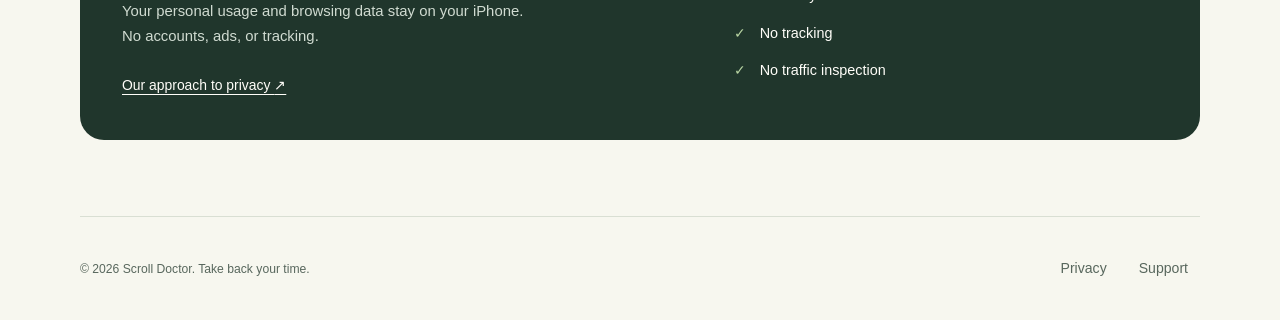
==== commit 1832af95: "Align website branding and copy with App Store metadata" ====
--- a/index.html
+++ b/index.html
@@ -3,28 +3,28 @@
   <head>
     <meta charset="utf-8">
     <meta name="viewport" content="width=device-width, initial-scale=1">
-    <meta name="description" content="ScrollDoctor helps you set private, on-device limits and schedules for distracting apps and websites, then understand your usage over time.">
+    <meta name="description" content="Naturally stop doom-scrolling and take back your time. Set daily limits, schedule breaks, and block distracting apps and websites with Scroll Doctor.">
     <meta name="theme-color" content="#f6f1e4">
     <meta property="og:type" content="website">
-    <meta property="og:title" content="ScrollDoctor — Less scrolling. More living.">
-    <meta property="og:description" content="Set daily limits, weekly blocks, or permanent boundaries for distracting apps and websites. See your progress across a day, week, or month.">
+    <meta property="og:title" content="Scroll Doctor — Screen Limits That Push Back">
+    <meta property="og:description" content="Set healthier boundaries with the apps and websites that pull you in. Simple controls. Adaptive blocking. Your data stays on your iPhone.">
     <meta property="og:url" content="https://matthewgallo77.github.io/">
-    <meta property="og:image" content="https://matthewgallo77.github.io/assets/og.png">
+    <meta property="og:image" content="https://matthewgallo77.github.io/assets/og.png?v=20260919b">
     <meta name="twitter:card" content="summary_large_image">
-    <meta name="twitter:title" content="ScrollDoctor — Less scrolling. More living.">
-    <meta name="twitter:description" content="Private boundaries for distracting apps and websites, with simple day, week, and month usage views.">
-    <meta name="twitter:image" content="https://matthewgallo77.github.io/assets/og.png">
-    <link rel="icon" href="/assets/app-icon.png">
-    <link rel="apple-touch-icon" href="/assets/app-icon.png">
+    <meta name="twitter:title" content="Scroll Doctor — Screen Limits That Push Back">
+    <meta name="twitter:description" content="Naturally stop doom-scrolling. Protect your time with simple limits and adaptive blocking.">
+    <meta name="twitter:image" content="https://matthewgallo77.github.io/assets/og.png?v=20260919b">
+    <link rel="icon" href="/assets/app-icon.png?v=20260919b">
+    <link rel="apple-touch-icon" href="/assets/app-icon.png?v=20260919b">
     <link rel="stylesheet" href="/assets/styles.css">
-    <title>ScrollDoctor — Less scrolling. More living.</title>
+    <title>Scroll Doctor — Screen Limits That Push Back</title>
   </head>
   <body>
     <a class="skip-link" href="#main">Skip to content</a>
     <header class="site-header">
-      <a class="brand" href="/" aria-label="ScrollDoctor home">
-        <img src="/assets/app-icon.png" alt="" width="1024" height="1024">
-        <span>ScrollDoctor</span>
+      <a class="brand" href="/" aria-label="Scroll Doctor home">
+        <img src="/assets/app-icon.png?v=20260919b" alt="" width="1024" height="1024">
+        <span>Scroll Doctor</span>
       </a>
       <nav class="site-nav" aria-label="Main navigation">
         <a href="/" aria-current="page">Home</a>
@@ -36,21 +36,21 @@
     <main id="main" class="page-shell">
       <section class="hero">
         <div>
-          <p class="eyebrow">App &amp; website protection for iPhone</p>
-          <h1>Less scrolling.<br><span>More living.</span></h1>
-          <p class="hero-copy">Make room for what matters. Set limits for distracting apps and websites, with a stopping point that helps you follow through.</p>
+          <p class="eyebrow">Screen limits that push back</p>
+          <h1>Stop scrolling.<br><span>Naturally.</span></h1>
+          <p class="hero-copy">Take back your time. Choose the apps and websites that pull you in, set your boundaries, and let Scroll Doctor help you step away.</p>
           <div class="button-row">
-            <a class="button button-primary" href="#how-it-works">Explore protection <span aria-hidden="true">↗</span></a>
+            <a class="button button-primary" href="#how-it-works">How it works <span aria-hidden="true">↓</span></a>
             <a class="button button-secondary" href="/support/">Get help</a>
           </div>
           <p class="hero-note">No account. No ads. Your usage stays on your iPhone.</p>
         </div>
 
         <div class="product-card" role="img" aria-label="Illustrative daily limit: protection on, 21 of 30 minutes used, 9 minutes remaining.">
-          <p class="preview-label">A little structure. A little breathing room.</p>
+          <p class="preview-label">Simple limits. Healthier habits.</p>
           <div class="app-summary">
             <div class="app-row">
-              <img class="app-icon" src="/assets/app-icon.png" alt="" width="1024" height="1024">
+              <img class="app-icon" src="/assets/app-icon.png?v=20260919b" alt="" width="1024" height="1024">
               <div>
                 <p class="status-label">Protection on</p>
                 <p class="app-name">Daily limit</p>
@@ -67,18 +67,18 @@
       </section>
 
       <section id="how-it-works" class="section steps-section" aria-label="How it works">
-        <p class="eyebrow">Choose what works for you</p>
-        <h2>A boundary for every routine.</h2>
+        <p class="eyebrow">Simple. Focused. Clutter-free.</p>
+        <h2>Protect your time.</h2>
         <div class="feature-grid">
           <article class="feature-card">
             <span class="feature-number">01</span>
             <h3>Daily limits</h3>
-            <p>Choose how much time is enough, then review a clear day, week, or month summary.</p>
+            <p>Set a limit for each app or website. When time is up, adaptive blocking helps you stop—even when you’re tempted to keep scrolling.</p>
           </article>
           <article class="feature-card">
             <span class="feature-number">02</span>
             <h3>Weekly schedules</h3>
-            <p>Name each schedule for work, sleep, or being present, then block distractions on the days and times you choose.</p>
+            <p>Make space for work, sleep, or time offline. Give your schedules a name and choose when distractions stay blocked.</p>
           </article>
           <article class="feature-card">
             <span class="feature-number">03</span>
@@ -87,15 +87,15 @@
           </article>
         </div>
         <p class="plan-note">Start free with one app, one website, and one weekly schedule for each. Pro adds more apps, websites, schedules, and permanent blocking.</p>
-        <p class="report-note">Usage summaries and comparisons stay together across your protected apps and websites.</p>
-        <div class="relief-note"><h3>Need a moment of access?</h3><p>Quick Relief gives you a short, passcode-protected break for an eligible blocked app or website. Daily allowances are limited, and protection returns automatically.</p></div>
+        <p class="report-note">Track your progress with simple daily, weekly, and monthly usage views.</p>
+        <div class="relief-note"><h3>A short break when you need it.</h3><p>Use Quick Relief for brief access to an eligible blocked app or website. Enter your passcode, take a short break, and protection returns automatically. Daily allowances are limited.</p></div>
       </section>
 
       <section class="section" aria-labelledby="privacy-title">
         <div class="privacy-banner">
           <div>
-            <h2 id="privacy-title">Your habits aren’t our business.</h2>
-            <p>Your Screen Time information stays on your iPhone. You’re in control of what you protect.</p>
+            <h2 id="privacy-title">Your data stays yours.</h2>
+            <p>Your personal usage and browsing data stay on your iPhone. No accounts, ads, or tracking.</p>
             <a class="privacy-link" href="/privacy/">Our approach to privacy <span aria-hidden="true">↗</span></a>
           </div>
           <ul class="privacy-list">
@@ -109,7 +109,7 @@
     </main>
 
     <footer class="site-footer">
-      <p>© 2026 ScrollDoctor. Built for a more intentional scroll.</p>
+      <p>© 2026 Scroll Doctor. Take back your time.</p>
       <nav class="footer-nav" aria-label="Footer navigation">
         <a href="/privacy/">Privacy</a>
         <a href="/support/">Support</a>
